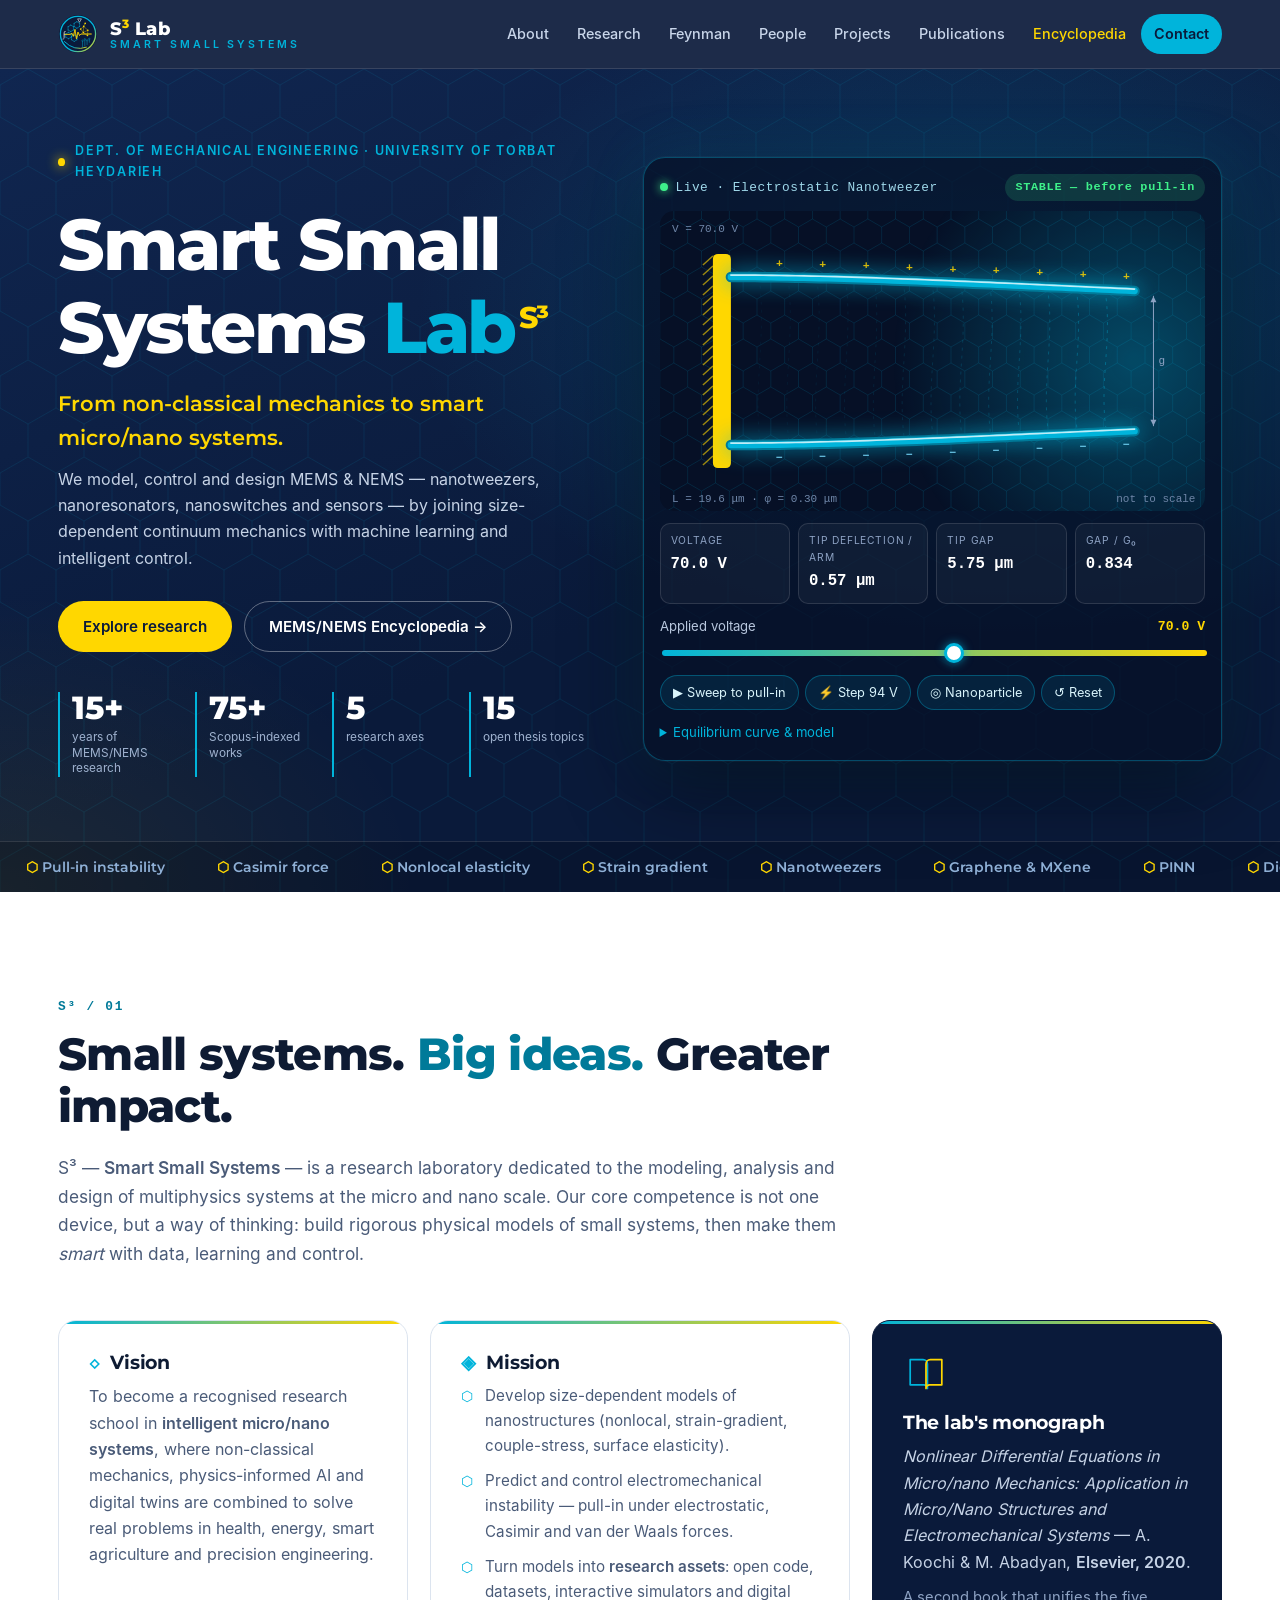
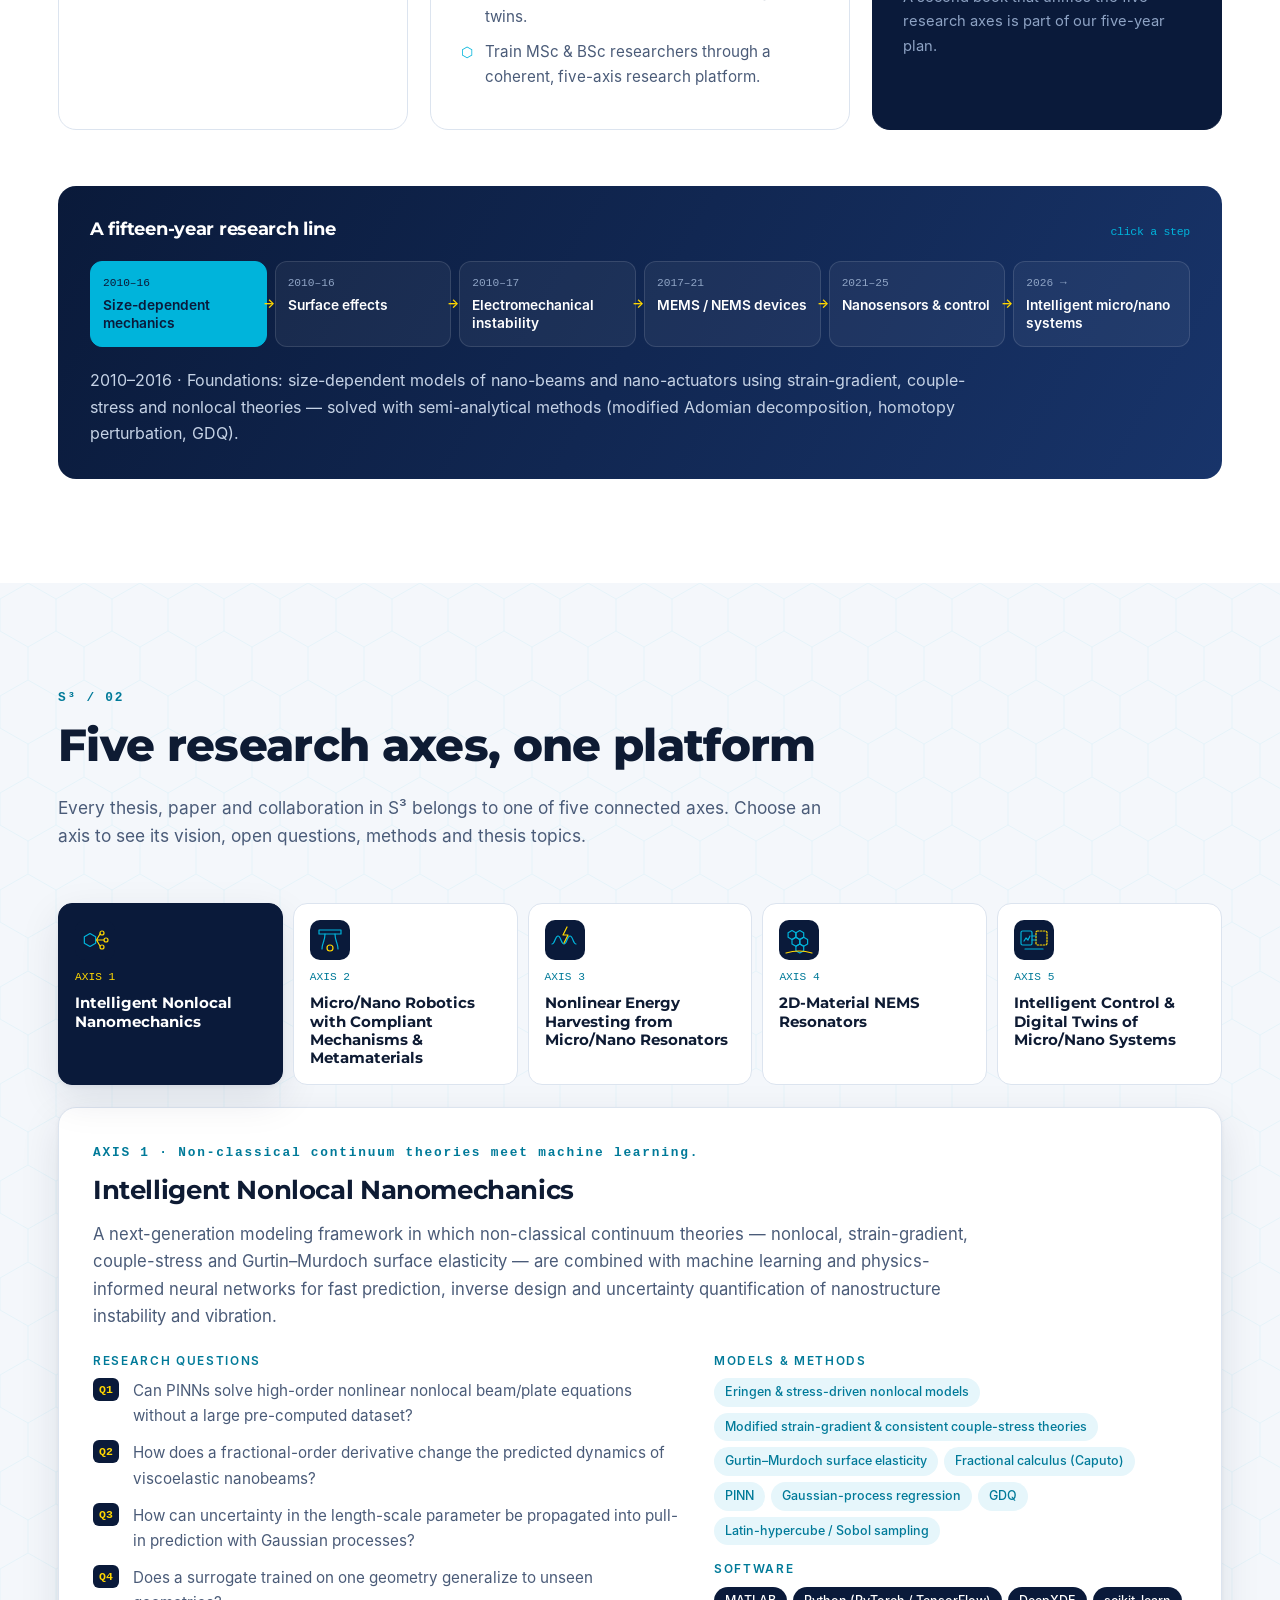
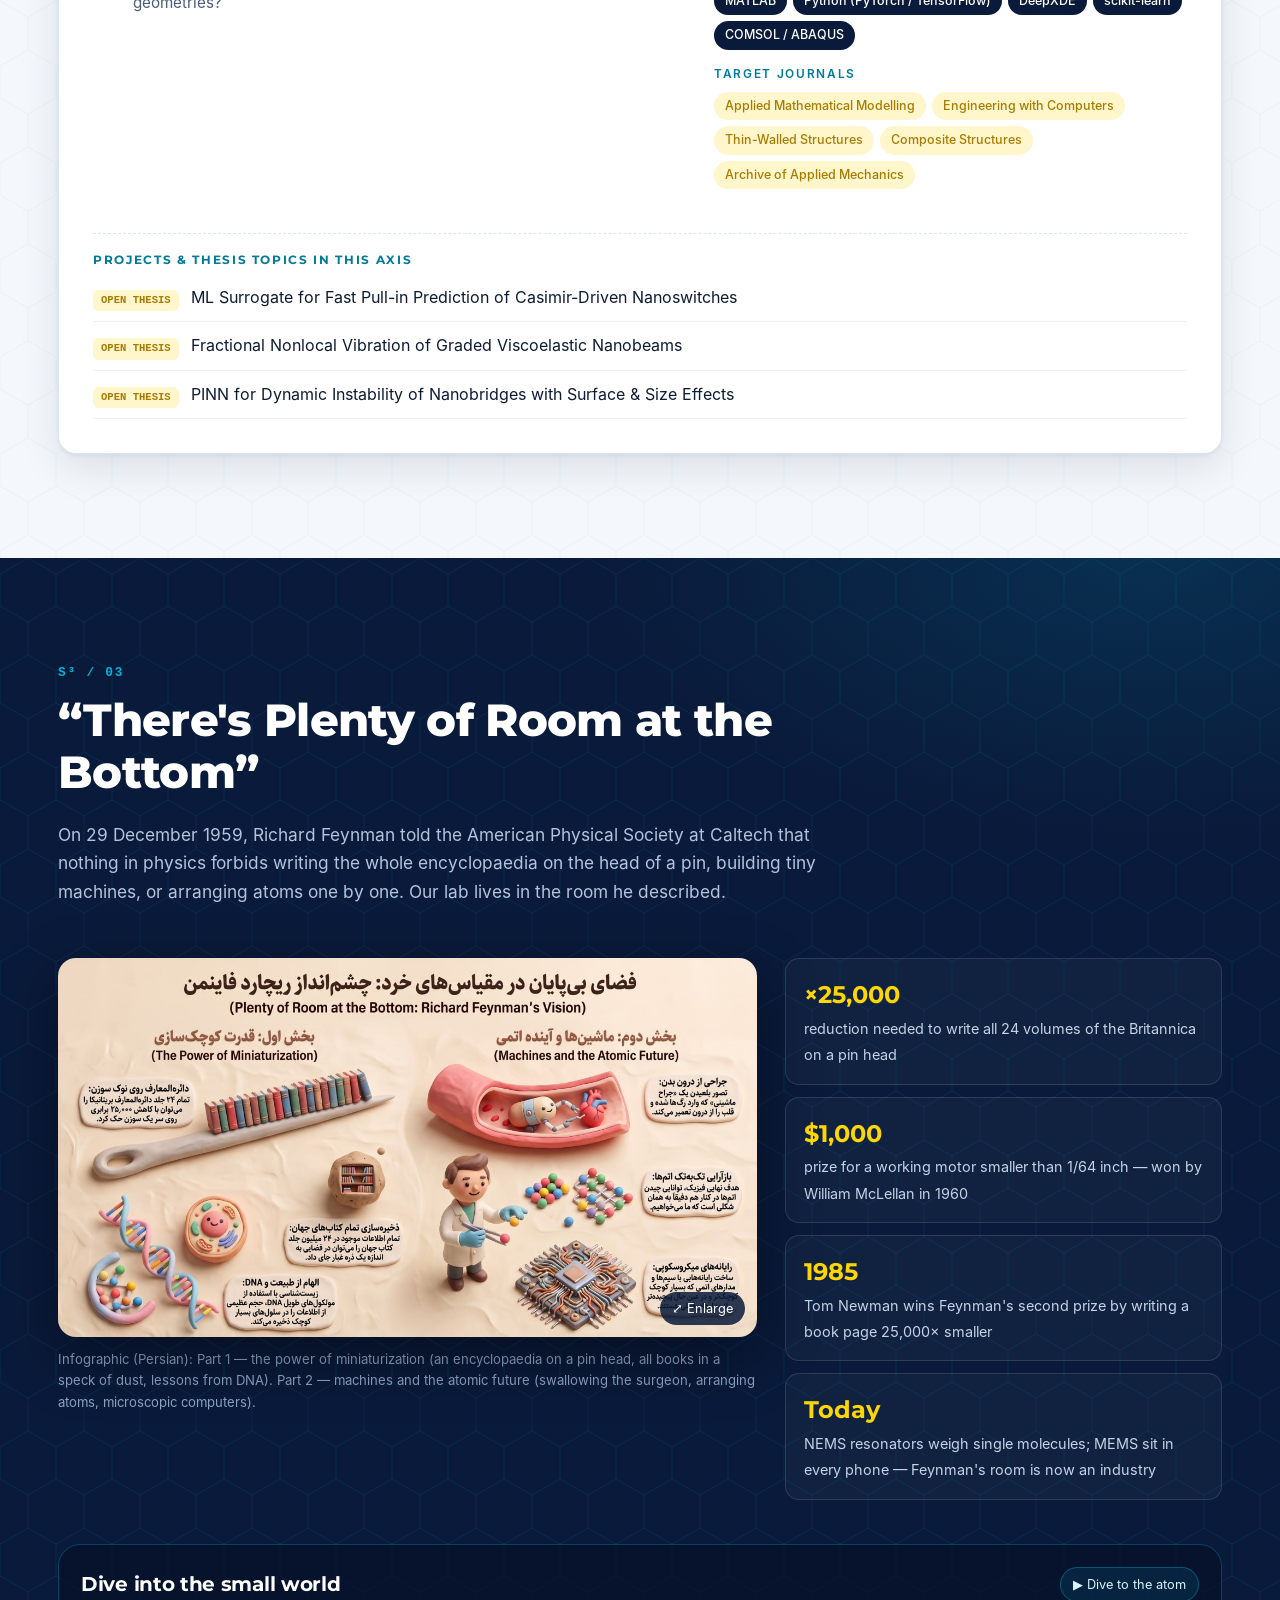
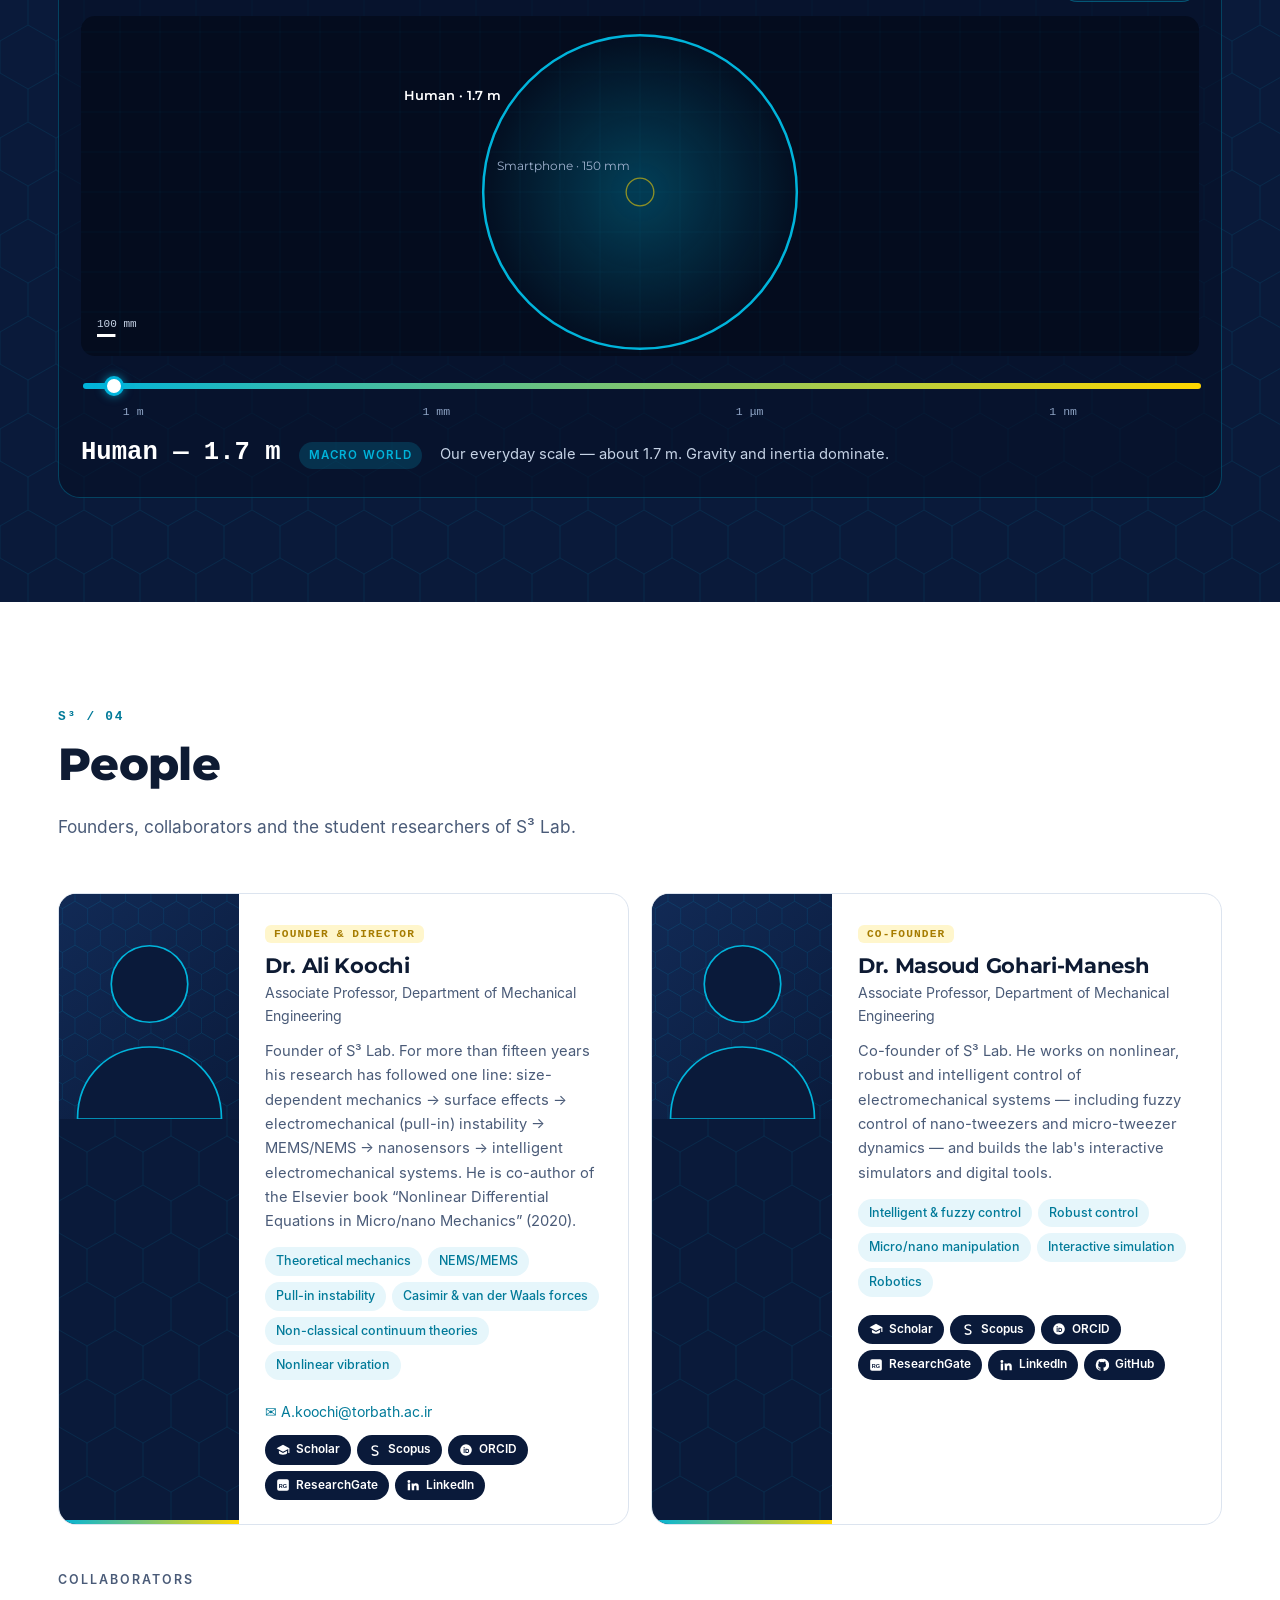
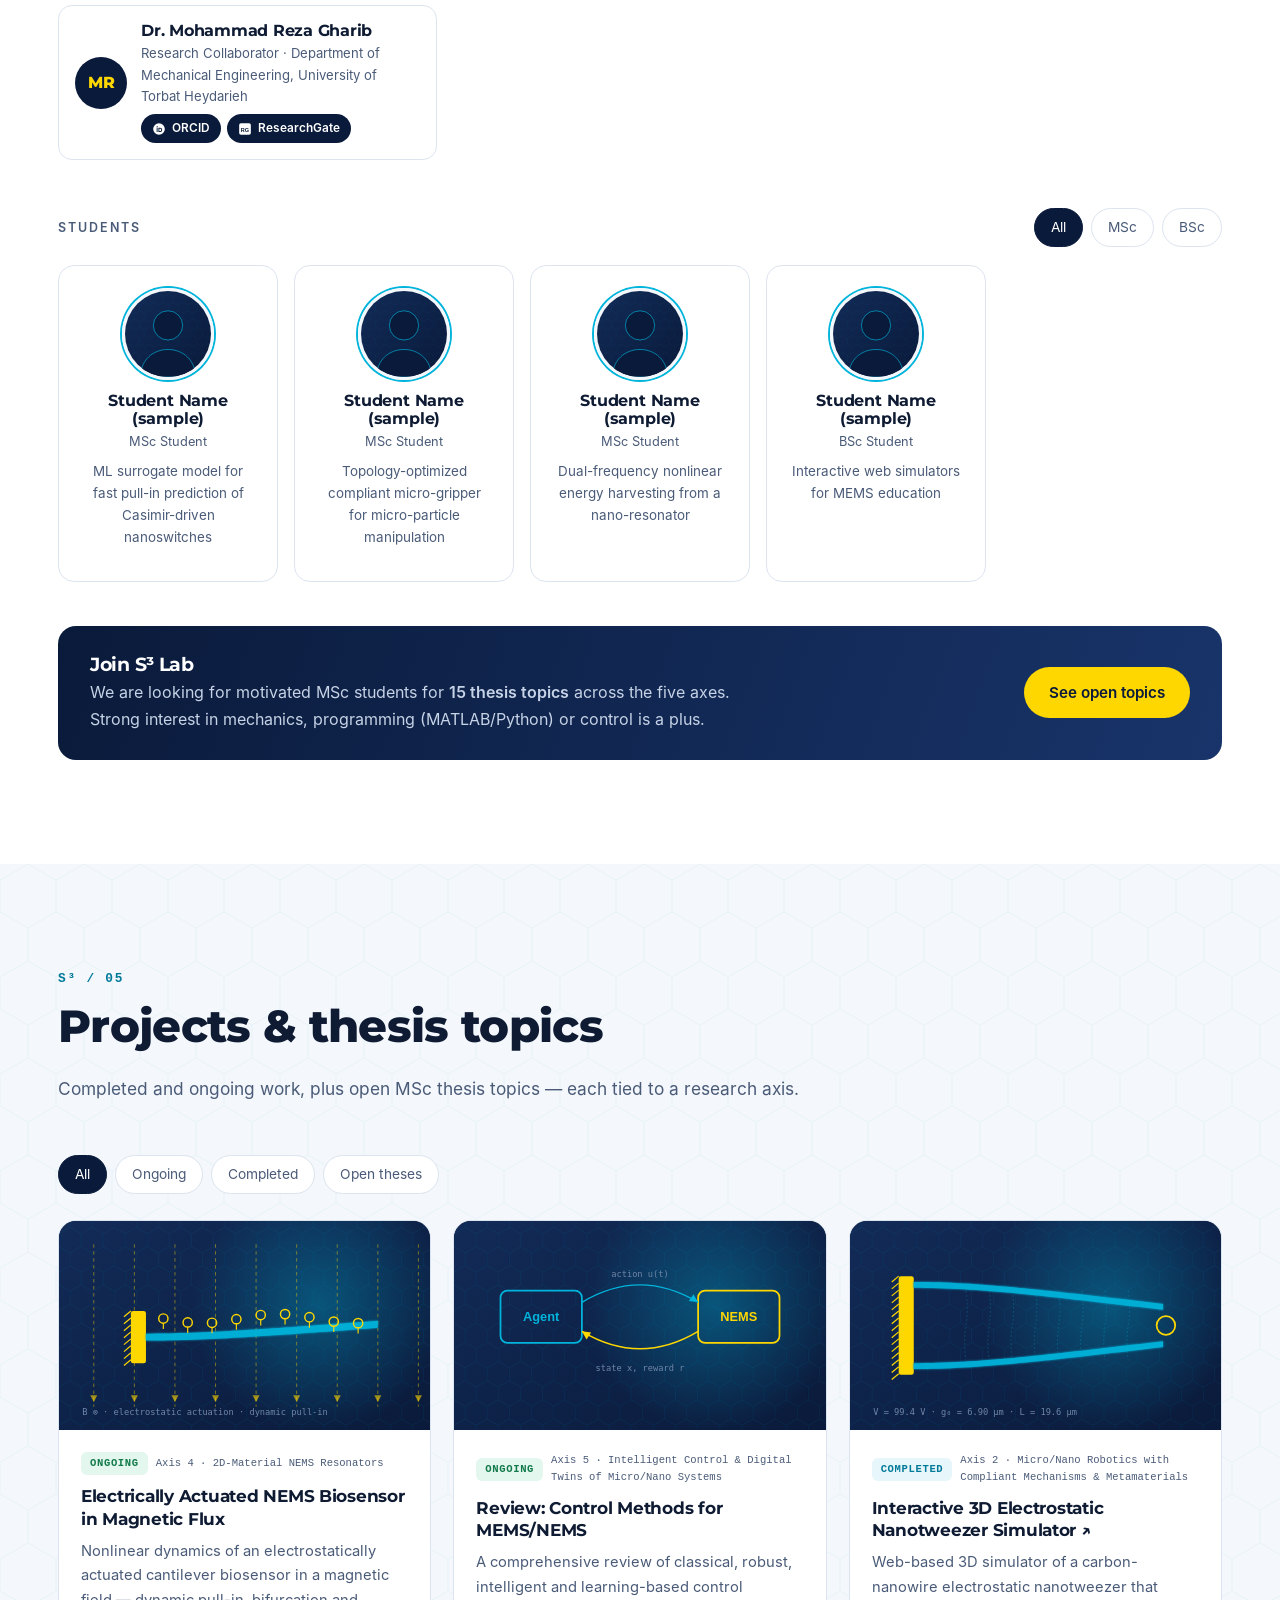
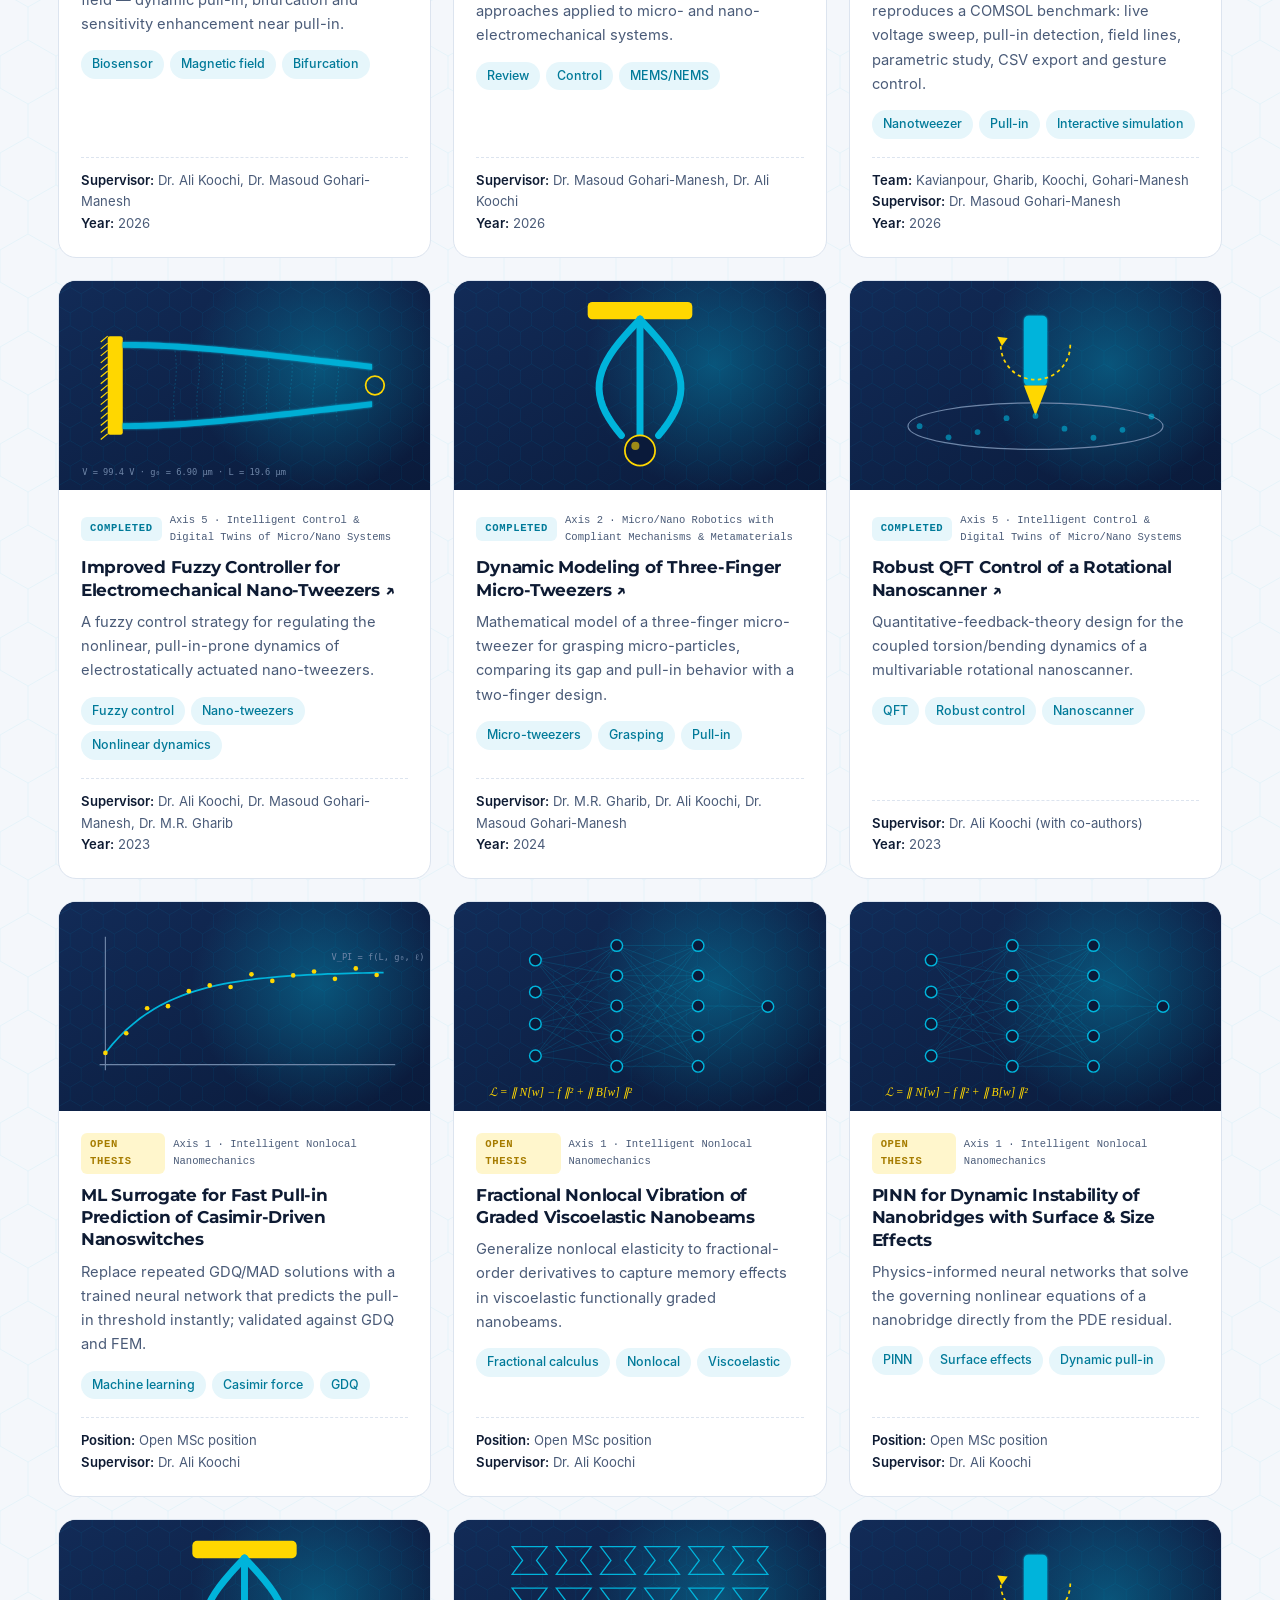
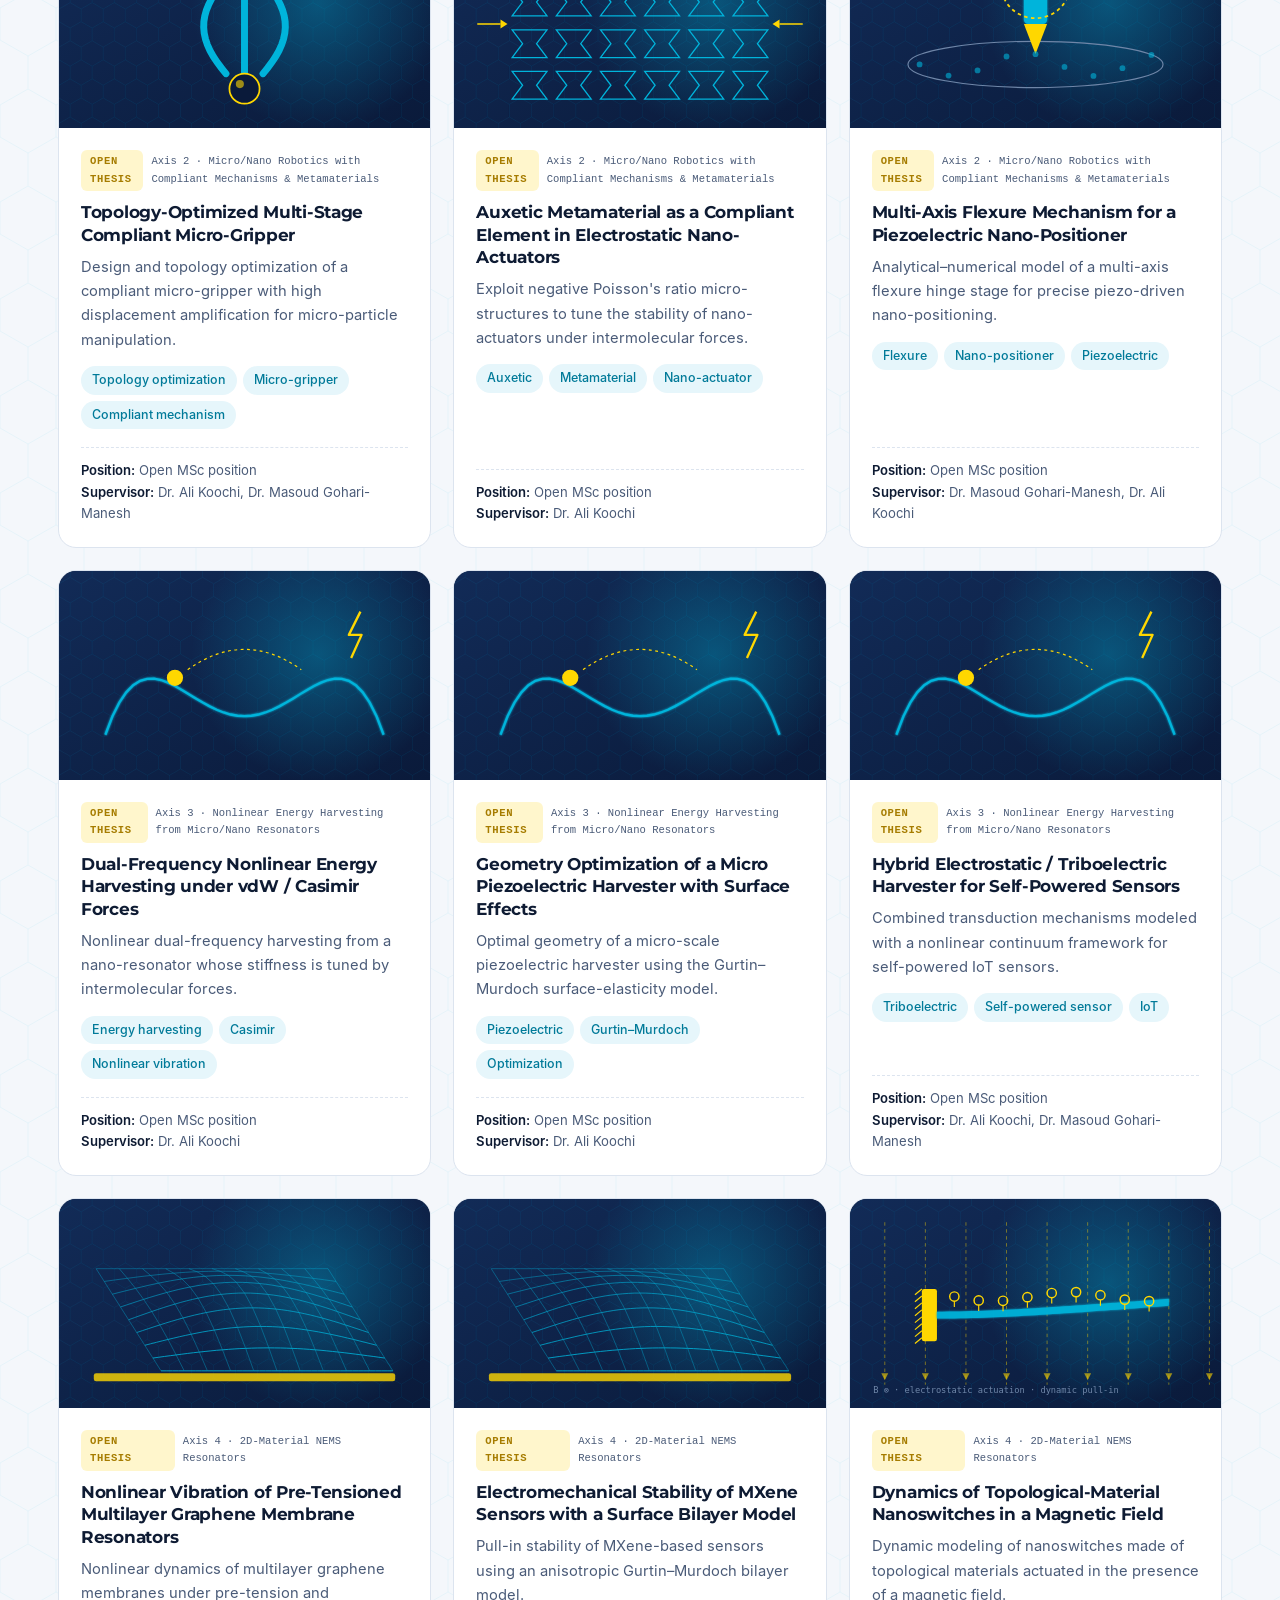
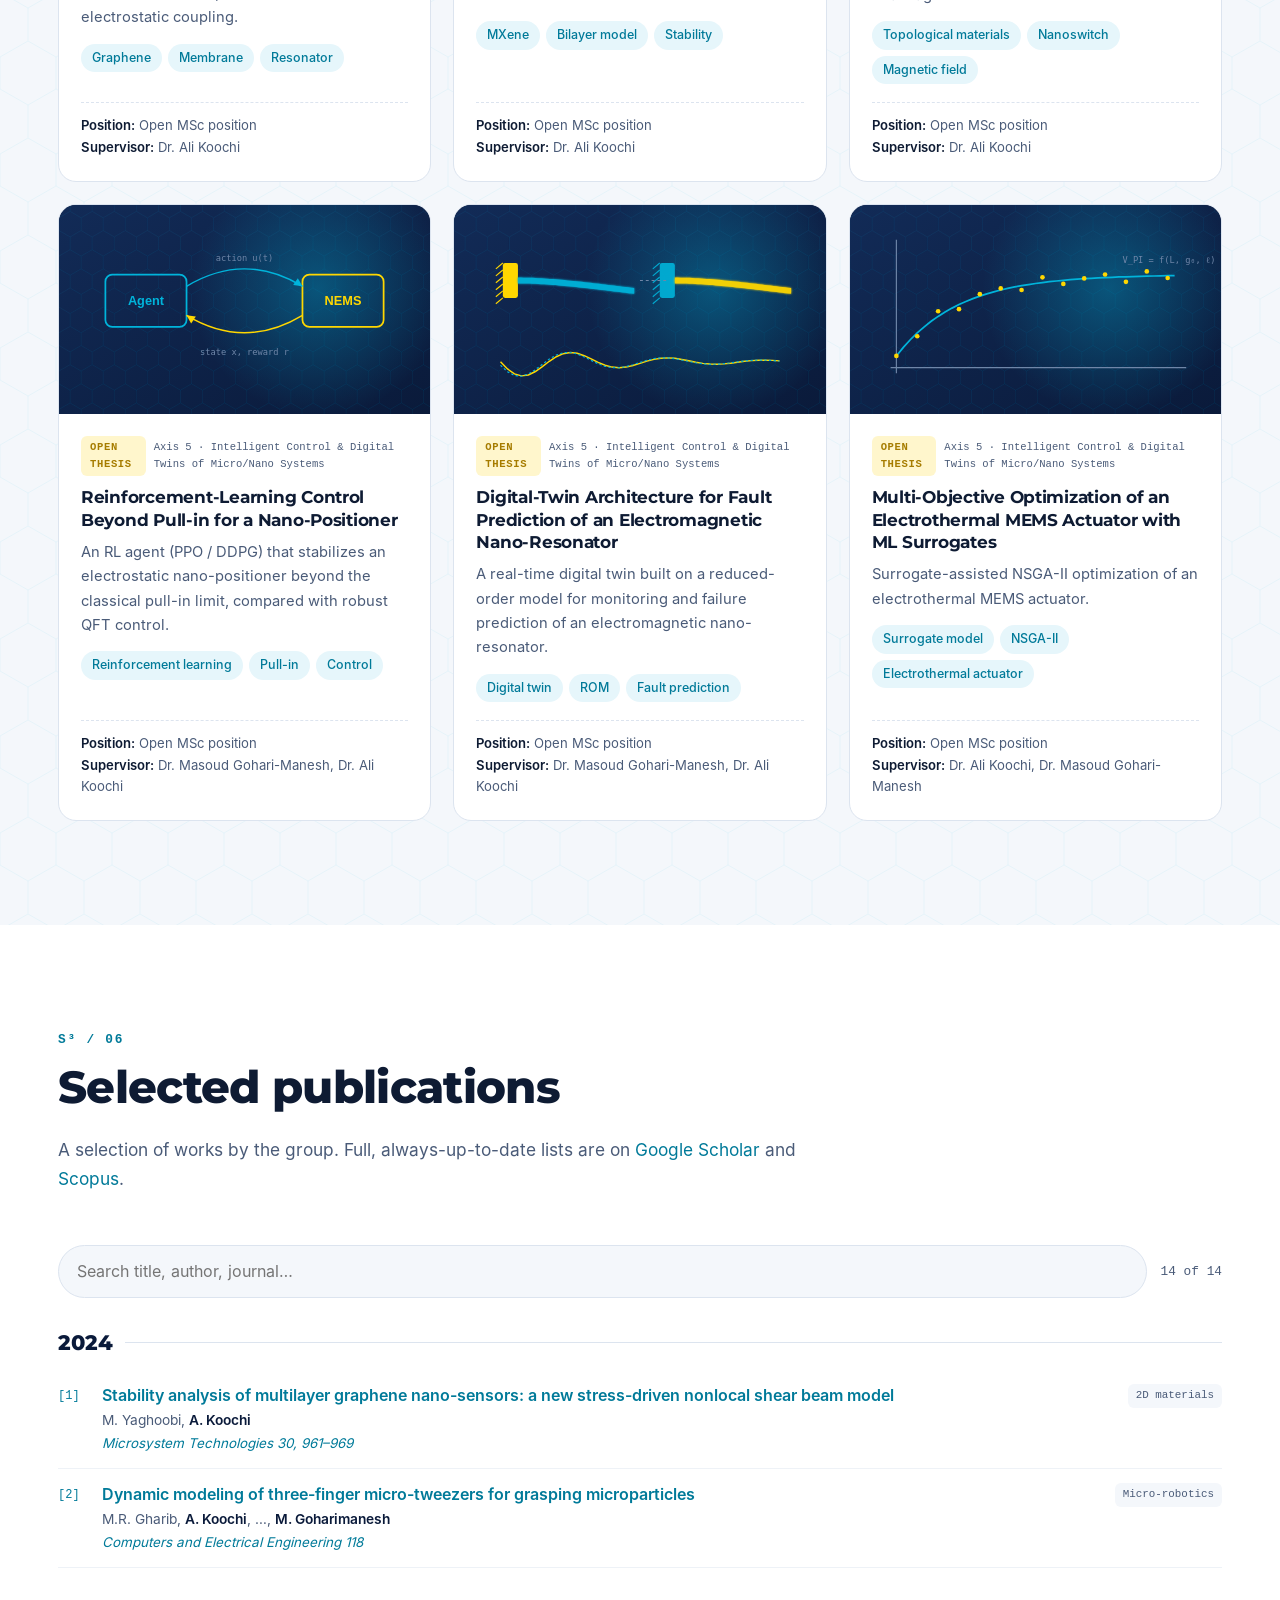
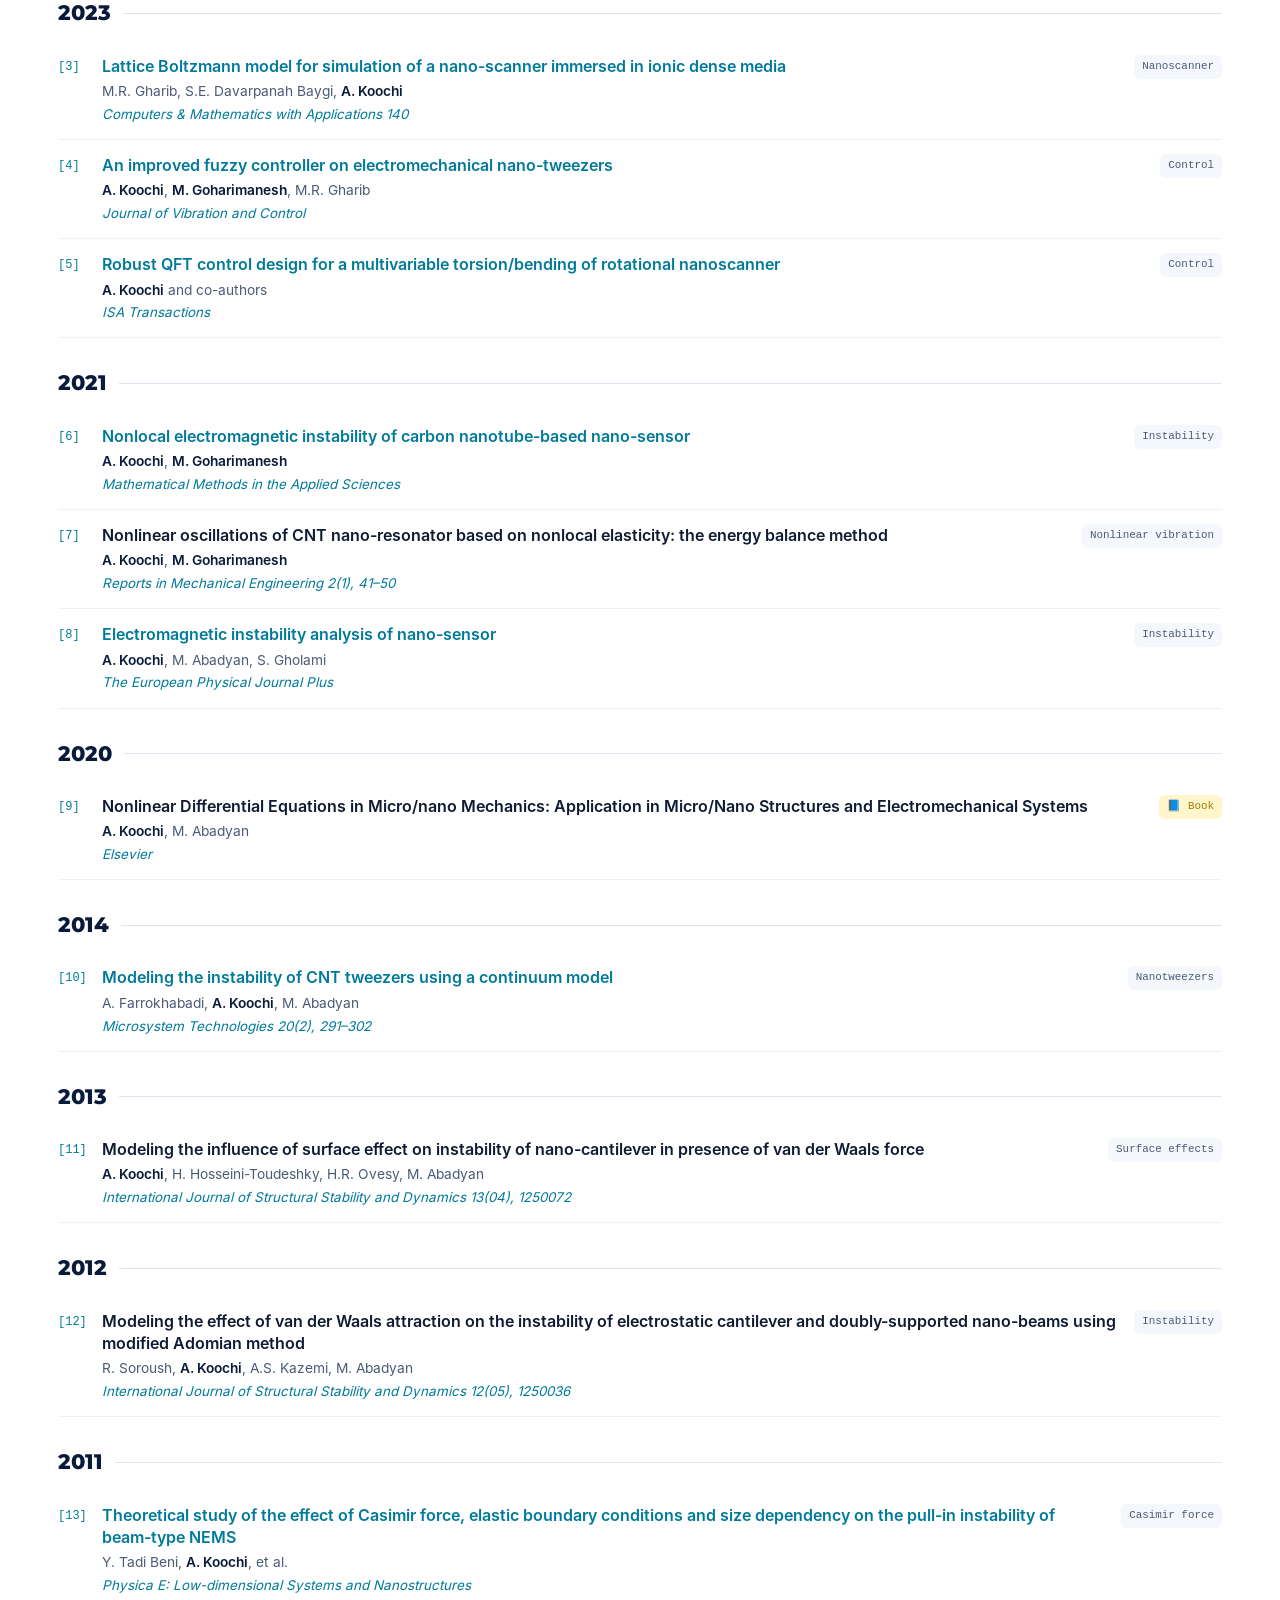
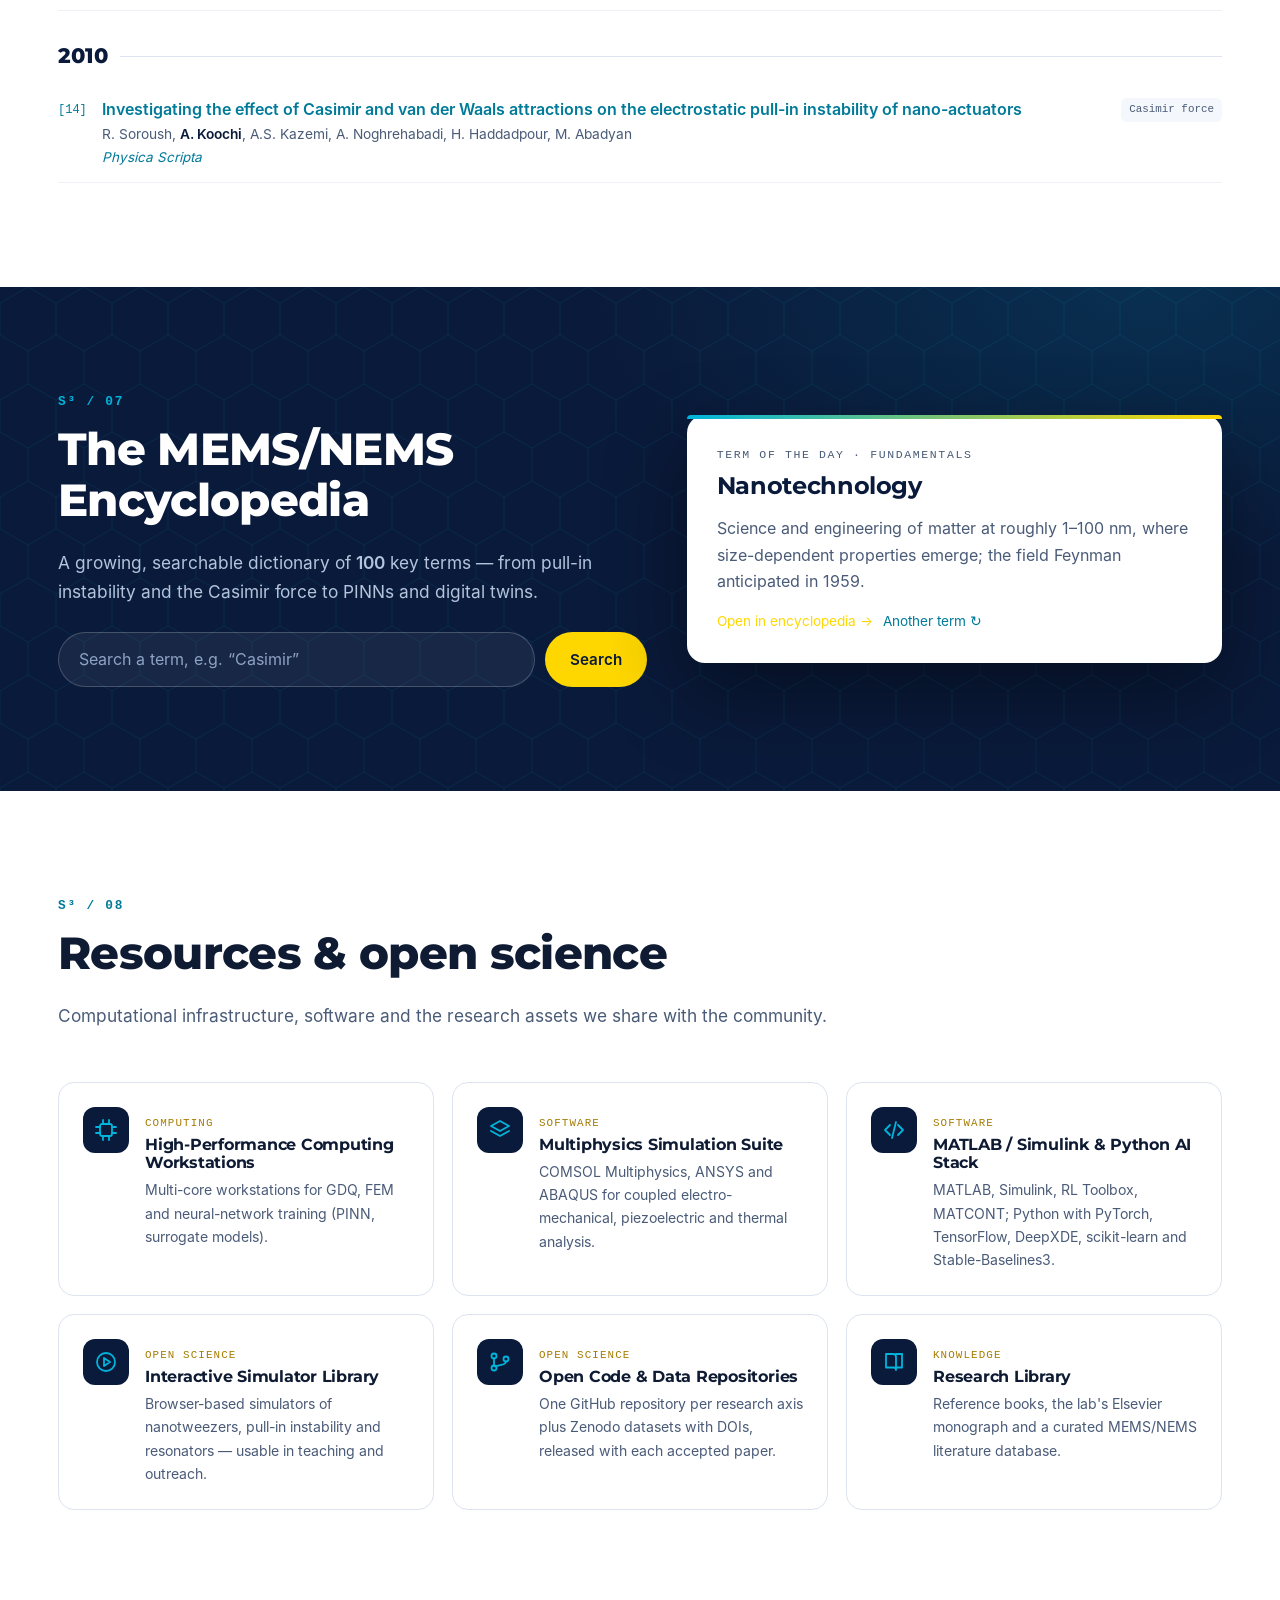
==== index.html @ 1026a4e9 "hub" ====
<!DOCTYPE html>
<!--
  ================================================================
  S³ LAB — Smart Small Systems Laboratory
  Department of Mechanical Engineering, University of Torbat Heydarieh
  ----------------------------------------------------------------
  HOW THIS WEBSITE IS ORGANISED (for non-programmers)
  • index.html ........ page structure (this file)
  • encyclopedia.html . the MEMS/NEMS encyclopedia page
  • css/style.css ..... colours, fonts, layout  (colours at the very top)
  • js/ ............... small programs:
        csv.js          reads the CSV files
        tweezer.js      the interactive nanotweezer on the home screen
        scale.js        the Feynman "Powers of Ten" explorer
        main.js         builds People, Research, Projects, Publications…
        encyclopedia.js builds the encyclopedia
  • data/*.csv ........ ALL the content you will normally edit
  ================================================================
-->
<html lang="en">
<head>
  <meta charset="UTF-8">
  <meta name="viewport" content="width=device-width, initial-scale=1.0">
  <title>S³ Lab | Smart Small Systems Laboratory</title>
  <meta name="description" content="S³ Lab — Smart Small Systems Laboratory, University of Torbat Heydarieh. From non-classical mechanics to smart micro/nano systems: MEMS, NEMS, nanotweezers, nanoresonators, energy harvesting and digital twins.">
  <meta name="keywords" content="MEMS, NEMS, pull-in instability, nanotweezers, nonlocal elasticity, Casimir force, energy harvesting, digital twin, University of Torbat Heydarieh, Smart Small Systems">
  <meta name="theme-color" content="#0A1A3A">
  <meta property="og:title" content="S³ Lab — Smart Small Systems Laboratory">
  <meta property="og:description" content="From Non-Classical Mechanics to Smart Micro/Nano Systems.">
  <meta property="og:image" content="assets/images/logo/og-image.svg">
  <link rel="icon" type="image/svg+xml" href="assets/images/logo/favicon.svg">

  <!-- Montserrat (brand font) from Google Fonts; if it cannot load, the self-hosted Inter font is used -->
  <link rel="preconnect" href="https://fonts.googleapis.com">
  <link rel="preconnect" href="https://fonts.gstatic.com" crossorigin>
  <link rel="stylesheet" href="https://fonts.googleapis.com/css2?family=Montserrat:wght@600;700;800&display=swap">
  <link rel="stylesheet" href="css/style.css">
</head>

<body>
<a class="skip" href="#main">Skip to content</a>

<!-- ======================= NAVIGATION ======================= -->
<header class="topbar" id="top">
  <nav class="nav wrap" aria-label="Main">
    <a class="brand" href="#home" aria-label="S³ Lab home">
      <img src="assets/images/logo/sss-logo.svg" alt="" width="40" height="40">
      <span class="brand-text"><b>S<sup>3</sup> Lab</b><small>Smart Small Systems</small></span>
    </a>
    <button class="burger" aria-label="Open menu" aria-expanded="false"><span></span><span></span><span></span></button>
    <ul class="menu">
      <li><a href="#about">About</a></li>
      <li><a href="#research">Research</a></li>
      <li><a href="#feynman">Feynman</a></li>
      <li><a href="#people">People</a></li>
      <li><a href="#projects">Projects</a></li>
      <li><a href="#publications">Publications</a></li>
      <li><a href="encyclopedia.html" class="menu-ency">Encyclopedia</a></li>
      <li><a href="#contact" class="menu-cta">Contact</a></li>
    </ul>
  </nav>
</header>

<main id="main">

<!-- ======================= 1. HERO + LIVE NANOTWEEZER ======================= -->
<section class="hero" id="home">
  <div class="wrap hero-grid">
    <div class="hero-copy">
      <p class="kicker"><span class="dot"></span> Dept. of Mechanical Engineering · University of Torbat Heydarieh</p>
      <h1>Smart Small<br>Systems <span class="cube">Lab<sup>S³</sup></span></h1>
      <p class="tagline">From non-classical mechanics to smart micro/nano systems.</p>
      <p class="lead">We model, control and design MEMS &amp; NEMS — nanotweezers, nanoresonators,
        nanoswitches and sensors — by joining size-dependent continuum mechanics with
        machine learning and intelligent control.</p>
      <div class="hero-cta">
        <a class="btn btn-gold" href="#research">Explore research</a>
        <a class="btn btn-line" href="encyclopedia.html">MEMS/NEMS Encyclopedia →</a>
      </div>
      <ul class="counters" aria-label="Lab at a glance">
        <li><b data-count="15" data-suffix="+">0</b><span>years of MEMS/NEMS research</span></li>
        <li><b data-count="75" data-suffix="+">0</b><span>Scopus-indexed works</span></li>
        <li><b data-count="5">0</b><span>research axes</span></li>
        <li><b data-count="15">0</b><span>open thesis topics</span></li>
      </ul>
    </div>

    <!-- The interactive nanotweezer (drawn by js/tweezer.js) -->
    <figure class="sim-card" id="sim" aria-label="Interactive electrostatic nanotweezer simulator">
      <div class="sim-head">
        <span class="sim-title"><i class="live"></i> Live · Electrostatic Nanotweezer</span>
        <span class="sim-status" id="simStatus">STABLE</span>
      </div>
      <canvas id="tweezerCanvas" height="300"></canvas>
      <div class="sim-readouts">
        <div><small>Voltage</small><b id="roV">0.0 V</b></div>
        <div><small>Tip deflection / arm</small><b id="roD">0.00 μm</b></div>
        <div><small>Tip gap</small><b id="roG">6.90 μm</b></div>
        <div><small>Gap / g₀</small><b id="roR">1.000</b></div>
      </div>
      <div class="sim-controls">
        <label class="slider">
          <span>Applied voltage <b id="vLabel">0 V</b></span>
          <input type="range" id="vSlider" min="0" max="130" step="0.1" value="0" aria-label="Applied voltage">
        </label>
        <div class="sim-buttons">
          <button class="chip-btn" id="btnSweep">▶ Sweep to pull-in</button>
          <button class="chip-btn" id="btnStep" title="Apply 94 V suddenly — inertia causes dynamic pull-in">⚡ Step 94 V</button>
          <button class="chip-btn" id="btnGrab">◎ Nanoparticle</button>
          <button class="chip-btn" id="btnReset">↺ Reset</button>
        </div>
        <label class="slider slider-small" id="dpWrap" hidden>
          <span>Particle diameter <b id="dpLabel">4.5 μm</b></span>
          <input type="range" id="dpSlider" min="1.5" max="6" step="0.1" value="4.5" aria-label="Particle diameter">
        </label>
      </div>
      <details class="sim-more">
        <summary>Equilibrium curve &amp; model</summary>
        <canvas id="curveCanvas" height="170"></canvas>
        <p class="model-note">Lumped-parameter model of two carbon-nanowire arms
          (L = 19.6 μm, φ = 0.30 μm, g₀ = 6.90 μm) calibrated to the COMSOL benchmark
          of our <a href="https://goharimanesh.github.io/NanoTweezer/" target="_blank" rel="noopener">3D NanoTweezer simulator</a>:
          pull-in at V<sub>PI</sub> ≈ 99.4 V and gap ≈ 3.72 μm. Dynamics:
          ü + 2ζωu̇ + ω²u = ω²λV²/(1−u)<sup>n</sup>. Drag up/down on the picture to change the voltage.</p>
      </details>
    </figure>
  </div>

  <!-- moving keyword ribbon -->
  <div class="ribbon" aria-hidden="true">
    <div class="ribbon-track">
      <span>Pull-in instability</span><span>Casimir force</span><span>Nonlocal elasticity</span><span>Strain gradient</span>
      <span>Nanotweezers</span><span>Graphene &amp; MXene</span><span>PINN</span><span>Digital twin</span>
      <span>Energy harvesting</span><span>Reinforcement learning</span><span>Couple stress</span><span>Gurtin–Murdoch</span>
      <span>Pull-in instability</span><span>Casimir force</span><span>Nonlocal elasticity</span><span>Strain gradient</span>
      <span>Nanotweezers</span><span>Graphene &amp; MXene</span><span>PINN</span><span>Digital twin</span>
      <span>Energy harvesting</span><span>Reinforcement learning</span><span>Couple stress</span><span>Gurtin–Murdoch</span>
    </div>
  </div>
</section>

<!-- ======================= 2. ABOUT ======================= -->
<section class="sec" id="about">
  <div class="wrap">
    <header class="sec-head">
      <p class="sec-no">S³ / 01</p>
      <h2>Small systems. <em>Big ideas.</em> Greater impact.</h2>
      <p class="sec-lead">S³ — <b>Smart Small Systems</b> — is a research laboratory dedicated to the
        modeling, analysis and design of multiphysics systems at the micro and nano scale. Our core
        competence is not one device, but a way of thinking: build rigorous physical models of small
        systems, then make them <em>smart</em> with data, learning and control.</p>
    </header>

    <div class="about-grid">
      <article class="panel">
        <h3><span class="ico">◇</span> Vision</h3>
        <p>To become a recognised research school in <b>intelligent micro/nano systems</b>, where
          non-classical mechanics, physics-informed AI and digital twins are combined to solve real
          problems in health, energy, smart agriculture and precision engineering.</p>
      </article>
      <article class="panel">
        <h3><span class="ico">◈</span> Mission</h3>
        <ul class="ticks">
          <li>Develop size-dependent models of nanostructures (nonlocal, strain-gradient, couple-stress, surface elasticity).</li>
          <li>Predict and control electromechanical instability — pull-in under electrostatic, Casimir and van der Waals forces.</li>
          <li>Turn models into <b>research assets</b>: open code, datasets, interactive simulators and digital twins.</li>
          <li>Train MSc &amp; BSc researchers through a coherent, five-axis research platform.</li>
        </ul>
      </article>
      <article class="panel panel-book">
        <img src="assets/images/icons/book.svg" alt="" width="46" height="46">
        <h3>The lab's monograph</h3>
        <p><i>Nonlinear Differential Equations in Micro/nano Mechanics: Application in Micro/Nano
          Structures and Electromechanical Systems</i> — A. Koochi &amp; M. Abadyan, <b>Elsevier, 2020</b>.</p>
        <p class="muted">A second book that unifies the five research axes is part of our five-year plan.</p>
      </article>
    </div>

    <!-- Research trajectory (click a step) -->
    <div class="journey" aria-label="Research trajectory">
      <h3 class="journey-title">A fifteen-year research line <small>click a step</small></h3>
      <ol class="journey-steps" id="journey">
        <li data-i="0" class="on"><span>2010–16</span>Size-dependent mechanics</li>
        <li data-i="1"><span>2010–16</span>Surface effects</li>
        <li data-i="2"><span>2010–17</span>Electromechanical instability</li>
        <li data-i="3"><span>2017–21</span>MEMS / NEMS devices</li>
        <li data-i="4"><span>2021–25</span>Nanosensors &amp; control</li>
        <li data-i="5"><span>2026 →</span>Intelligent micro/nano systems</li>
      </ol>
      <p class="journey-text" id="journeyText"></p>
    </div>
  </div>
</section>

<!-- ======================= 3. RESEARCH AXES (data/axes.csv) ======================= -->
<section class="sec sec-tint" id="research">
  <div class="wrap">
    <header class="sec-head">
      <p class="sec-no">S³ / 02</p>
      <h2>Five research axes, one platform</h2>
      <p class="sec-lead">Every thesis, paper and collaboration in S³ belongs to one of five connected axes.
        Choose an axis to see its vision, open questions, methods and thesis topics.</p>
    </header>
    <div class="axis-tabs" id="axisTabs" role="tablist"></div>
    <div class="axis-panel" id="axisPanel" role="tabpanel" aria-live="polite"></div>
  </div>
</section>

<!-- ======================= 4. FEYNMAN — PLENTY OF ROOM AT THE BOTTOM ======================= -->
<section class="sec sec-dark" id="feynman">
  <div class="wrap">
    <header class="sec-head">
      <p class="sec-no">S³ / 03</p>
      <h2>“There's Plenty of Room at the Bottom”</h2>
      <p class="sec-lead">On 29 December 1959, Richard Feynman told the American Physical Society at Caltech
        that nothing in physics forbids writing the whole encyclopaedia on the head of a pin, building
        tiny machines, or arranging atoms one by one. Our lab lives in the room he described.</p>
    </header>

    <div class="feyn-grid">
      <figure class="feyn-figure">
        <button class="zoomable" id="infoBtn" aria-label="Enlarge infographic">
          <img src="assets/images/feynman/plenty-of-room-infographic.jpg" alt="Infographic (in Persian): Plenty of Room at the Bottom — the power of miniaturization and machines of the atomic future" loading="lazy" width="1280" height="693">
          <span class="zoom-hint">⤢ Enlarge</span>
        </button>
        <figcaption>Infographic (Persian): Part 1 — the power of miniaturization (an encyclopaedia on a pin head, all books in a speck of dust, lessons from DNA).
          Part 2 — machines and the atomic future (swallowing the surgeon, arranging atoms, microscopic computers).</figcaption>
      </figure>

      <div class="feyn-facts">
        <div class="fact"><b>×25,000</b><span>reduction needed to write all 24 volumes of the Britannica on a pin head</span></div>
        <div class="fact"><b>$1,000</b><span>prize for a working motor smaller than 1/64 inch — won by William McLellan in 1960</span></div>
        <div class="fact"><b>1985</b><span>Tom Newman wins Feynman's second prize by writing a book page 25,000× smaller</span></div>
        <div class="fact"><b>Today</b><span>NEMS resonators weigh single molecules; MEMS sit in every phone — Feynman's room is now an industry</span></div>
      </div>
    </div>

    <!-- Powers-of-ten explorer (js/scale.js) -->
    <div class="scale-box">
      <div class="scale-head">
        <h3>Dive into the small world</h3>
        <button class="chip-btn" id="scalePlay">▶ Dive to the atom</button>
      </div>
      <canvas id="scaleCanvas" height="340" aria-label="Powers of ten zoom from human scale to atoms"></canvas>
      <div class="scale-ui">
        <input type="range" id="scaleSlider" min="-0.4" max="10.3" step="0.01" value="-0.2" aria-label="Length scale (drag right to zoom in)">
        <div class="scale-legend"><span style="left:3.74%">1 m</span><span style="left:31.78%">1 mm</span><span style="left:59.81%">1 μm</span><span style="left:87.85%">1 nm</span></div>
        <div class="scale-read">
          <b id="scaleSize">1 m</b>
          <span id="scaleZone" class="zone">Human scale</span>
          <p id="scaleText"></p>
        </div>
      </div>
    </div>
  </div>
</section>

<!-- ======================= 5. PEOPLE (data/team.csv) ======================= -->
<section class="sec" id="people">
  <div class="wrap">
    <header class="sec-head">
      <p class="sec-no">S³ / 04</p>
      <h2>People</h2>
      <p class="sec-lead">Founders, collaborators and the student researchers of S³ Lab.</p>
    </header>
    <div class="faculty" id="facultyList"></div>
    <h3 class="sub">Collaborators</h3>
    <div class="collab" id="collabList"></div>
    <div class="sub-row">
      <h3 class="sub">Students</h3>
      <div class="filters" id="studentFilters">
        <button class="pill on" data-f="all">All</button>
        <button class="pill" data-f="phd">PhD</button>
        <button class="pill" data-f="msc">MSc</button>
        <button class="pill" data-f="bsc">BSc</button>
        <button class="pill" data-f="alumni">Alumni</button>
      </div>
    </div>
    <div class="students" id="studentList"></div>
    <div class="join">
      <div>
        <h3>Join S³ Lab</h3>
        <p>We are looking for motivated MSc students for <b>15 thesis topics</b> across the five axes.
          Strong interest in mechanics, programming (MATLAB/Python) or control is a plus.</p>
      </div>
      <a class="btn btn-gold" href="#projects" data-open-filter="open">See open topics</a>
    </div>
  </div>
</section>

<!-- ======================= 6. PROJECTS (data/projects.csv) ======================= -->
<section class="sec sec-tint" id="projects">
  <div class="wrap">
    <header class="sec-head">
      <p class="sec-no">S³ / 05</p>
      <h2>Projects &amp; thesis topics</h2>
      <p class="sec-lead">Completed and ongoing work, plus open MSc thesis topics — each tied to a research axis.</p>
    </header>
    <div class="filters" id="projectFilters">
      <button class="pill on" data-f="all">All</button>
      <button class="pill" data-f="ongoing">Ongoing</button>
      <button class="pill" data-f="completed">Completed</button>
      <button class="pill" data-f="open">Open theses</button>
    </div>
    <div class="projects" id="projectList"></div>
  </div>
</section>

<!-- ======================= 7. PUBLICATIONS (data/publications.csv) ======================= -->
<section class="sec" id="publications">
  <div class="wrap">
    <header class="sec-head">
      <p class="sec-no">S³ / 06</p>
      <h2>Selected publications</h2>
      <p class="sec-lead">A selection of works by the group. Full, always-up-to-date lists are on
        <a href="https://scholar.google.com/citations?user=PQLP73IAAAAJ&hl=en" target="_blank" rel="noopener">Google Scholar</a> and
        <a href="https://www.scopus.com/authid/detail.uri?authorId=36613214200" target="_blank" rel="noopener">Scopus</a>.</p>
    </header>
    <div class="pub-tools">
      <input type="search" id="pubSearch" placeholder="Search title, author, journal…" aria-label="Search publications">
      <span class="pub-count" id="pubCount"></span>
    </div>
    <div class="pubs" id="pubList"></div>
  </div>
</section>

<!-- ======================= 8. ENCYCLOPEDIA TEASER ======================= -->
<section class="sec sec-dark sec-ency" id="encyclopedia">
  <div class="wrap ency-teaser">
    <div>
      <p class="sec-no">S³ / 07</p>
      <h2>The MEMS/NEMS Encyclopedia</h2>
      <p class="sec-lead">A growing, searchable dictionary of <b id="termCount">100</b> key terms — from
        pull-in instability and the Casimir force to PINNs and digital twins.</p>
      <form class="ency-search" action="encyclopedia.html" method="get">
        <input type="search" name="q" placeholder="Search a term, e.g. “Casimir”" aria-label="Search the encyclopedia">
        <button class="btn btn-gold" type="submit">Search</button>
      </form>
    </div>
    <article class="term-card" id="termOfDay" aria-live="polite">
      <p class="term-label">Term of the day</p>
      <h3>…</h3>
    </article>
  </div>
</section>

<!-- ======================= 9. RESOURCES (data/facilities.csv) ======================= -->
<section class="sec" id="resources">
  <div class="wrap">
    <header class="sec-head">
      <p class="sec-no">S³ / 08</p>
      <h2>Resources &amp; open science</h2>
      <p class="sec-lead">Computational infrastructure, software and the research assets we share with the community.</p>
    </header>
    <div class="resources" id="resourceList"></div>
  </div>
</section>

<!-- ======================= 10. NEWS (data/events.csv) ======================= -->
<section class="sec sec-tint" id="news">
  <div class="wrap">
    <header class="sec-head">
      <p class="sec-no">S³ / 09</p>
      <h2>News &amp; events</h2>
    </header>
    <div class="news-cols">
      <div><h3 class="sub">Upcoming</h3><div class="timeline" id="newsUpcoming"></div></div>
      <div><h3 class="sub">Recent</h3><div class="timeline timeline-past" id="newsPast"></div></div>
    </div>
  </div>
</section>

<!-- ======================= 11. CONTACT ======================= -->
<section class="sec sec-dark" id="contact">
  <div class="wrap contact">
    <div>
      <p class="sec-no">S³ / 10</p>
      <h2>Contact</h2>
      <p class="sec-lead">Prospective students, collaborators and industry partners are welcome.</p>
      <p class="sister">Sister lab: <a href="https://goharimanesh.github.io/ARCSLAB/" target="_blank" rel="noopener">ARCSLAB — Advanced Robotics &amp; Control Systems Lab</a></p>
    </div>
    <address class="contact-card">
      <div><small>E-mail</small>
        <!-- TODO: replace with the official lab e-mail if one is created -->
        <a href="mailto:A.koochi@torbath.ac.ir">A.koochi@torbath.ac.ir</a></div>
      <div><small>Address</small>
        S³ Lab, Department of Mechanical Engineering<br>
        University of Torbat Heydarieh<br>
        7th km of Torbat Heydarieh – Mashhad Road<br>
        Torbat Heydarieh, Razavi Khorasan, Iran · 9516168595</div>
      <div><small>University</small><a href="https://www.torbath.ac.ir" target="_blank" rel="noopener">www.torbath.ac.ir</a></div>
    </address>
  </div>
</section>
</main>

<footer class="foot">
  <div class="wrap foot-in">
    <span>© <span id="year"></span> S³ Lab — Smart Small Systems Laboratory · University of Torbat Heydarieh</span>
    <span class="foot-motto">Small Systems · Big Ideas · Greater Impact</span>
    <a href="#top">Back to top ↑</a>
  </div>
</footer>

<!-- Lightbox for the Feynman infographic -->
<dialog class="lightbox" id="lightbox">
  <button class="lb-close" aria-label="Close">✕</button>
  <img src="assets/images/feynman/plenty-of-room-infographic.jpg" alt="Plenty of Room at the Bottom infographic, full size">
</dialog>

<script src="js/csv.js"></script>
<script src="js/tweezer.js"></script>
<script src="js/scale.js"></script>
<script src="js/main.js"></script>
</body>
</html>
---- css/style.css ----
/* =================================================================
   S³ LAB — stylesheet
   -----------------------------------------------------------------
   To change the colours of the whole site, edit ONLY the variables
   in ":root" below. Brand palette (from the S³ logo):
     Navy  #0A1A3A  ·  Cyan  #00B4DB  ·  Gold  #FFD700  ·  White
   ================================================================= */

/* Self-hosted Inter (works even if Google Fonts is unreachable) */
@font-face { font-family: "InterS3"; src: url("../assets/fonts/inter-400.woff") format("woff"); font-weight: 400; font-display: swap; }
@font-face { font-family: "InterS3"; src: url("../assets/fonts/inter-500.woff") format("woff"); font-weight: 500; font-display: swap; }
@font-face { font-family: "InterS3"; src: url("../assets/fonts/inter-600.woff") format("woff"); font-weight: 600; font-display: swap; }
@font-face { font-family: "InterS3Display"; src: url("../assets/fonts/inter-display-700.woff") format("woff"); font-weight: 700; font-display: swap; }
@font-face { font-family: "InterS3Display"; src: url("../assets/fonts/inter-display-800.woff") format("woff"); font-weight: 800; font-display: swap; }

:root {
  --navy:      #0A1A3A;
  --navy-2:    #102650;
  --navy-3:    #18346a;
  --cyan:      #00B4DB;
  --cyan-ink:  #007A99;   /* cyan dark enough for text on white */
  --gold:      #FFD700;
  --gold-ink:  #A67C00;   /* gold dark enough for text on white */
  --paper:     #F4F7FB;
  --white:     #FFFFFF;
  --ink:       #0E1B33;
  --ink-2:     #4A5B78;
  --line:      #DCE4EF;
  --line-dark: rgba(255,255,255,.12);
  --red:       #FF5C7A;

  --font:   "InterS3", -apple-system, "Segoe UI", Roboto, Arial, sans-serif;
  --head:   "Montserrat", "InterS3Display", "Segoe UI", Arial, sans-serif;
  --mono:   ui-monospace, "SF Mono", Menlo, Consolas, monospace;

  --r: 18px;
  --r-s: 10px;
  --max: 1220px;
  --shadow: 0 2px 4px rgba(10,26,58,.05), 0 14px 40px rgba(10,26,58,.10);
  --hex: url("data:image/svg+xml,%3Csvg xmlns='http://www.w3.org/2000/svg' width='56' height='97' viewBox='0 0 56 97'%3E%3Cpath d='M28 0l28 16v32L28 64 0 48V16zM28 64v33' fill='none' stroke='%2300B4DB' stroke-opacity='.10' stroke-width='1'/%3E%3C/svg%3E");
}

/* ---------- base ---------- */
*, *::before, *::after { box-sizing: border-box; }
html { scroll-behavior: smooth; scroll-padding-top: 76px; }
body { margin: 0; font: 16px/1.65 var(--font); color: var(--ink); background: var(--white); -webkit-font-smoothing: antialiased; overflow-x: hidden; }
img { max-width: 100%; display: block; }
[hidden] { display: none !important; }
a { color: var(--cyan-ink); text-decoration: none; }
a:hover { text-decoration: underline; }
h1, h2, h3, h4 { font-family: var(--head); line-height: 1.15; margin: 0 0 .5em; letter-spacing: -.015em; }
button { font: inherit; }
.wrap { width: 100%; max-width: var(--max); margin: 0 auto; padding: 0 28px; }
.muted { color: var(--ink-2); font-size: .92rem; }
.skip { position: absolute; left: -999px; top: 8px; background: var(--gold); color: var(--navy); padding: 8px 14px; border-radius: 8px; z-index: 100; }
.skip:focus { left: 8px; }
:focus-visible { outline: 2px solid var(--gold); outline-offset: 2px; }

/* ================= NAV ================= */
.topbar { position: sticky; top: 0; z-index: 60; background: rgba(10,26,58,.92); backdrop-filter: blur(12px); -webkit-backdrop-filter: blur(12px); border-bottom: 1px solid var(--line-dark); }
.nav { display: flex; align-items: center; justify-content: space-between; height: 68px; }
.brand { display: flex; align-items: center; gap: 12px; color: #fff; }
.brand:hover { text-decoration: none; }
.brand-text { display: flex; flex-direction: column; line-height: 1.05; }
.brand-text b { font-family: var(--head); font-size: 1.15rem; font-weight: 800; letter-spacing: .02em; }
.brand-text sup { color: var(--gold); font-size: .65em; }
.brand-text small { color: var(--cyan); font-size: .66rem; letter-spacing: .28em; text-transform: uppercase; font-weight: 600; }
.menu { list-style: none; display: flex; gap: 2px; margin: 0; padding: 0; }
.menu a { display: block; color: #c9d6ea; padding: 8px 13px; border-radius: 999px; font-size: .9rem; font-weight: 500; }
.menu a:hover, .menu a.active { color: #fff; background: rgba(0,180,219,.16); text-decoration: none; }
.menu .menu-ency { color: var(--gold); }
.menu .menu-cta { background: var(--cyan); color: var(--navy); font-weight: 600; }
.menu .menu-cta:hover { background: var(--gold); color: var(--navy); }
.burger { display: none; background: none; border: 0; padding: 8px; cursor: pointer; }
.burger span { display: block; width: 24px; height: 2px; margin: 5px 0; background: #fff; }

/* ================= HERO ================= */
.hero {
  position: relative; color: #fff; overflow: hidden;
  background:
    radial-gradient(900px 520px at 78% 30%, rgba(0,180,219,.20), transparent 65%),
    radial-gradient(700px 500px at 0% 100%, rgba(255,215,0,.08), transparent 60%),
    var(--hex), linear-gradient(160deg, var(--navy-2), var(--navy) 60%);
  padding: 72px 0 0;
}
.hero-grid { display: grid; grid-template-columns: 1fr 1.08fr; gap: 48px; align-items: center; padding-bottom: 64px; }
.kicker { font-size: .78rem; letter-spacing: .14em; text-transform: uppercase; color: var(--cyan); font-weight: 600; margin: 0 0 22px; display: flex; align-items: center; gap: 10px; }
.kicker .dot { width: 8px; height: 8px; border-radius: 50%; background: var(--gold); box-shadow: 0 0 12px var(--gold); }
.hero h1 { font-size: clamp(2.6rem, 5.6vw, 4.6rem); font-weight: 800; letter-spacing: -.03em; margin: 0; }
.hero h1 .cube { color: var(--cyan); }
.hero h1 sup { color: var(--gold); font-size: .42em; margin-left: 4px; vertical-align: super; }
.tagline { font-family: var(--head); font-weight: 600; color: var(--gold); font-size: clamp(1.05rem, 1.8vw, 1.3rem); margin: 18px 0 10px; }
.lead { color: #c6d3e6; max-width: 52ch; margin: 0; }
.hero-cta { display: flex; flex-wrap: wrap; gap: 12px; margin-top: 30px; }
.counters { list-style: none; display: grid; grid-template-columns: repeat(4, 1fr); gap: 12px; padding: 0; margin: 40px 0 0; }
.counters li { border-left: 2px solid var(--cyan); padding-left: 12px; }
.counters b { display: block; font-family: var(--head); font-size: 2rem; font-weight: 800; line-height: 1; color: #fff; }
.counters span { font-size: .74rem; color: #9fb2cf; line-height: 1.3; display: block; margin-top: 6px; }

.btn { display: inline-block; padding: 12px 24px; border-radius: 999px; font-weight: 600; font-size: .95rem; border: 1px solid transparent; cursor: pointer; transition: transform .2s, background .2s, color .2s; }
.btn:hover { text-decoration: none; transform: translateY(-1px); }
.btn-gold { background: var(--gold); color: var(--navy); }
.btn-gold:hover { background: #fff; }
.btn-line { border-color: rgba(255,255,255,.35); color: #fff; }
.btn-line:hover { border-color: var(--cyan); color: var(--cyan); }

/* ---- simulator card ---- */
.sim-card { margin: 0; background: rgba(6,16,38,.72); border: 1px solid rgba(0,180,219,.35); border-radius: 22px; padding: 16px; box-shadow: 0 0 0 1px rgba(255,255,255,.03), 0 30px 80px rgba(0,0,0,.45), 0 0 60px rgba(0,180,219,.12); }
.sim-head { display: flex; justify-content: space-between; align-items: center; margin-bottom: 10px; font-size: .8rem; }
.sim-title { font-family: var(--mono); color: #9fd8ea; letter-spacing: .04em; display: flex; align-items: center; gap: 8px; }
.live { width: 8px; height: 8px; border-radius: 50%; background: #3ef08a; box-shadow: 0 0 10px #3ef08a; animation: blink 1.6s infinite; }
@keyframes blink { 50% { opacity: .35; } }
.sim-status { font-family: var(--mono); font-weight: 700; font-size: .74rem; padding: 4px 10px; border-radius: 999px; background: rgba(62,240,138,.15); color: #3ef08a; letter-spacing: .06em; }
.sim-status.warn { background: rgba(255,215,0,.15); color: var(--gold); }
.sim-status.bad { background: rgba(255,92,122,.18); color: var(--red); }
.sim-status.grip { background: rgba(0,180,219,.2); color: var(--cyan); }
#tweezerCanvas { width: 100%; height: 300px; border-radius: 14px; background: #061026; cursor: ns-resize; touch-action: none; display: block; }
.sim-readouts { display: grid; grid-template-columns: repeat(4, 1fr); gap: 8px; margin: 12px 0; }
.sim-readouts div { background: rgba(255,255,255,.04); border: 1px solid var(--line-dark); border-radius: 10px; padding: 8px 10px; }
.sim-readouts small { display: block; font-size: .64rem; text-transform: uppercase; letter-spacing: .08em; color: #8ea3c4; }
.sim-readouts b { font-family: var(--mono); font-size: .98rem; color: #fff; }
.slider { display: block; font-size: .82rem; color: #b8c7de; }
.slider span { display: flex; justify-content: space-between; margin-bottom: 4px; }
.slider b { font-family: var(--mono); color: var(--gold); }
input[type=range] { -webkit-appearance: none; appearance: none; width: 100%; height: 6px; border-radius: 99px; background: linear-gradient(90deg, var(--cyan), var(--gold)); outline: none; }
input[type=range]::-webkit-slider-thumb { -webkit-appearance: none; width: 20px; height: 20px; border-radius: 50%; background: #fff; border: 3px solid var(--cyan); cursor: pointer; box-shadow: 0 0 10px rgba(0,180,219,.7); }
input[type=range]::-moz-range-thumb { width: 16px; height: 16px; border-radius: 50%; background: #fff; border: 3px solid var(--cyan); cursor: pointer; }
.sim-buttons { display: flex; flex-wrap: wrap; gap: 6px; margin-top: 12px; }
.chip-btn { background: rgba(0,180,219,.10); color: #d9f4fb; border: 1px solid rgba(0,180,219,.35); border-radius: 999px; padding: 6px 12px; font-size: .8rem; cursor: pointer; transition: .2s; }
.chip-btn:hover, .chip-btn.on { background: var(--cyan); color: var(--navy); }
.slider-small { margin-top: 12px; }
.sim-more { margin-top: 12px; font-size: .82rem; color: #b8c7de; }
.sim-more summary { cursor: pointer; color: var(--cyan); }
#curveCanvas { width: 100%; height: 170px; margin-top: 8px; background: #061026; border-radius: 10px; display: block; }
.model-note { color: #8ea3c4; font-size: .78rem; line-height: 1.55; }
.model-note a { color: var(--gold); }

/* ---- ribbon ---- */
.ribbon { border-top: 1px solid var(--line-dark); background: rgba(0,0,0,.18); overflow: hidden; }
.ribbon-track { display: flex; gap: 0; width: max-content; animation: scroll 50s linear infinite; }
.ribbon span { font-family: var(--head); font-weight: 600; font-size: .85rem; color: #8fb0d6; padding: 14px 26px; white-space: nowrap; }
.ribbon span::before { content: "⬡ "; color: var(--gold); }
@keyframes scroll { to { transform: translateX(-50%); } }

/* ================= SECTIONS ================= */
.sec { padding: 104px 0; position: relative; }
.sec-tint { background: var(--paper); }
.sec-tint::before { content: ""; position: absolute; inset: 0; background: var(--hex); opacity: .55; pointer-events: none; }
.sec-tint > .wrap { position: relative; }
.sec-dark { background: radial-gradient(800px 400px at 90% 0%, rgba(0,180,219,.14), transparent 70%), var(--hex), var(--navy); color: #dce6f5; }
.sec-dark h2, .sec-dark h3 { color: #fff; }
.sec-dark .sec-lead { color: #b4c4dc; }
.sec-dark a { color: var(--gold); }
.sec-head { max-width: 780px; margin-bottom: 52px; }
.sec-no { font-family: var(--mono); font-size: .8rem; letter-spacing: .14em; color: var(--cyan-ink); margin: 0 0 12px; font-weight: 600; }
.sec-dark .sec-no { color: var(--cyan); }
.sec h2 { font-size: clamp(1.9rem, 3.8vw, 2.8rem); font-weight: 800; }
.sec h2 em { font-style: normal; color: var(--cyan-ink); }
.sec-lead { font-size: 1.08rem; color: var(--ink-2); margin: 0; }
.sub { font-size: .78rem; text-transform: uppercase; letter-spacing: .16em; color: var(--ink-2); margin: 48px 0 18px; font-family: var(--font); font-weight: 600; }
.sec-dark .sub { color: #8ea3c4; }

/* ---- about ---- */
.about-grid { display: grid; grid-template-columns: 1fr 1.2fr 1fr; gap: 22px; }
.panel { background: #fff; border: 1px solid var(--line); border-radius: var(--r); padding: 30px; position: relative; overflow: hidden; }
.panel::after { content: ""; position: absolute; top: 0; left: 0; right: 0; height: 3px; background: linear-gradient(90deg, var(--cyan), var(--gold)); }
.panel h3 { font-size: 1.2rem; }
.panel p { color: var(--ink-2); margin: 0 0 10px; }
.ico { color: var(--cyan); margin-right: 6px; }
.ticks { list-style: none; margin: 0; padding: 0; color: var(--ink-2); font-size: .95rem; }
.ticks li { position: relative; padding-left: 24px; margin-bottom: 10px; }
.ticks li::before { content: "⬡"; position: absolute; left: 0; color: var(--cyan); font-size: .85rem; top: 2px; }
.panel-book { background: var(--navy); color: #cdd9ea; border-color: var(--navy); }
.panel-book h3 { color: #fff; }
.panel-book p { color: #c6d3e6; }
.panel-book .muted { color: #8ea3c4; }
.panel-book img { margin-bottom: 14px; }

.journey { margin-top: 56px; padding: 32px; border-radius: var(--r); background: linear-gradient(120deg, var(--navy), var(--navy-3)); color: #fff; }
.journey-title { font-size: 1.15rem; display: flex; justify-content: space-between; align-items: baseline; flex-wrap: wrap; gap: 8px; }
.journey-title small { font-family: var(--mono); font-size: .72rem; color: var(--cyan); font-weight: 400; }
.journey-steps { list-style: none; padding: 0; margin: 22px 0 0; display: grid; grid-template-columns: repeat(6, 1fr); gap: 8px; counter-reset: s; }
.journey-steps li { position: relative; padding: 14px 12px 14px; border-radius: 12px; background: rgba(255,255,255,.05); border: 1px solid var(--line-dark); cursor: pointer; font-size: .86rem; font-weight: 600; line-height: 1.3; transition: .25s; }
.journey-steps li span { display: block; font-family: var(--mono); font-size: .7rem; color: #8ea3c4; font-weight: 400; margin-bottom: 6px; }
.journey-steps li:not(:last-child)::after { content: "→"; position: absolute; right: -9px; top: 50%; transform: translateY(-50%); color: var(--gold); font-size: .8rem; z-index: 1; }
.journey-steps li:hover { border-color: var(--cyan); }
.journey-steps li.on { background: var(--cyan); color: var(--navy); border-color: var(--cyan); }
.journey-steps li.on span { color: var(--navy); }
.journey-text { margin: 20px 0 0; color: #c6d3e6; min-height: 3.2em; max-width: 900px; }

/* ---- research axes ---- */
.axis-tabs { display: grid; grid-template-columns: repeat(5, 1fr); gap: 10px; margin-bottom: 22px; }
.axis-tab { text-align: left; background: #fff; border: 1px solid var(--line); border-radius: 14px; padding: 16px; cursor: pointer; transition: .25s; display: flex; flex-direction: column; gap: 8px; color: var(--ink); }
.axis-tab img { width: 40px; height: 40px; background: var(--navy); border-radius: 10px; padding: 4px; }
.axis-tab b { font-family: var(--head); font-size: .92rem; line-height: 1.25; }
.axis-tab small { font-family: var(--mono); color: var(--cyan-ink); font-size: .7rem; }
.axis-tab:hover { border-color: var(--cyan); transform: translateY(-2px); }
.axis-tab.on { background: var(--navy); color: #fff; border-color: var(--navy); box-shadow: var(--shadow); }
.axis-tab.on small { color: var(--gold); }
.axis-panel { background: #fff; border: 1px solid var(--line); border-radius: var(--r); padding: 34px; box-shadow: var(--shadow); animation: fade .35s ease; }
@keyframes fade { from { opacity: 0; transform: translateY(8px); } }
.axis-panel h3 { font-size: 1.6rem; }
.axis-panel .axis-vision { color: var(--ink-2); font-size: 1.04rem; max-width: 900px; }
.axis-cols { display: grid; grid-template-columns: 1.25fr 1fr; gap: 30px; margin-top: 24px; }
.axis-cols h4 { font-family: var(--font); font-size: .74rem; text-transform: uppercase; letter-spacing: .14em; color: var(--cyan-ink); margin: 0 0 10px; }
.qlist { margin: 0; padding: 0; list-style: none; counter-reset: q; }
.qlist li { counter-increment: q; position: relative; padding: 0 0 12px 40px; color: var(--ink-2); font-size: .95rem; }
.qlist li::before { content: "Q" counter(q); position: absolute; left: 0; top: 0; font-family: var(--mono); font-size: .72rem; font-weight: 700; background: var(--navy); color: var(--gold); border-radius: 6px; padding: 2px 6px; }
.tags { display: flex; flex-wrap: wrap; gap: 6px; margin-bottom: 18px; }
.tag { font-size: .78rem; padding: 4px 11px; border-radius: 999px; background: #e6f6fb; color: var(--cyan-ink); font-weight: 500; }
.tag.gold { background: #fff6cc; color: var(--gold-ink); }
.tag.dark { background: var(--navy); color: #fff; }
.thesis-list { margin-top: 26px; border-top: 1px dashed var(--line); padding-top: 20px; }
.thesis-list a.thesis { display: flex; gap: 12px; align-items: baseline; padding: 10px 0; color: var(--ink); border-bottom: 1px solid #eef2f7; }
.thesis-list a.thesis:hover { color: var(--cyan-ink); text-decoration: none; }
.thesis-list .st { font-family: var(--mono); font-size: .66rem; font-weight: 700; padding: 2px 8px; border-radius: 6px; text-transform: uppercase; flex: none; }

/* status colours (projects & theses) */
.st-open { background: #fff6cc; color: var(--gold-ink); }
.st-ongoing { background: #e3f7ee; color: #127a4a; }
.st-completed { background: #e6f6fb; color: var(--cyan-ink); }

/* ---- Feynman ---- */
.feyn-grid { display: grid; grid-template-columns: 1.6fr 1fr; gap: 28px; align-items: start; }
.feyn-figure { margin: 0; }
.zoomable { position: relative; display: block; width: 100%; padding: 0; border: 0; background: none; cursor: zoom-in; border-radius: var(--r); overflow: hidden; box-shadow: 0 20px 60px rgba(0,0,0,.4); }
.zoomable img { width: 100%; height: auto; transition: transform .5s; }
.zoomable:hover img { transform: scale(1.02); }
.zoom-hint { position: absolute; right: 12px; bottom: 12px; background: rgba(10,26,58,.85); color: #fff; font-size: .8rem; padding: 6px 12px; border-radius: 999px; }
.feyn-figure figcaption { font-size: .82rem; color: #8ea3c4; margin-top: 12px; }
.feyn-facts { display: grid; gap: 12px; }
.fact { border: 1px solid var(--line-dark); border-radius: 14px; padding: 16px 18px; background: rgba(255,255,255,.03); }
.fact b { display: block; font-family: var(--head); font-size: 1.5rem; color: var(--gold); }
.fact span { font-size: .9rem; color: #c6d3e6; }
.scale-box { margin-top: 44px; border: 1px solid rgba(0,180,219,.3); border-radius: 22px; padding: 22px; background: rgba(6,16,38,.6); }
.scale-head { display: flex; justify-content: space-between; align-items: center; gap: 12px; flex-wrap: wrap; margin-bottom: 14px; }
.scale-head h3 { margin: 0; font-size: 1.25rem; }
#scaleCanvas { width: 100%; height: 340px; display: block; border-radius: 14px; background: #040c1e; }
.scale-ui { margin-top: 14px; }
.scale-legend { position: relative; height: 18px; font-family: var(--mono); font-size: .72rem; color: #8ea3c4; margin-top: 6px; }
.scale-legend span { position: absolute; transform: translateX(-50%); white-space: nowrap; }
.scale-legend span:first-child { transform: none; }
.scale-read { display: grid; grid-template-columns: auto auto 1fr; gap: 6px 18px; align-items: baseline; margin-top: 12px; }
.scale-read b { font-family: var(--mono); font-size: 1.6rem; color: #fff; }
.zone { font-size: .72rem; font-weight: 700; text-transform: uppercase; letter-spacing: .1em; padding: 4px 10px; border-radius: 999px; background: rgba(0,180,219,.18); color: var(--cyan); }
.zone.mems { background: rgba(255,215,0,.16); color: var(--gold); }
.zone.nems { background: rgba(255,92,122,.16); color: #ff9db0; }
.scale-read p { margin: 0; color: #c6d3e6; font-size: .92rem; }

.lightbox { border: 0; padding: 0; background: transparent; max-width: 96vw; max-height: 94vh; }
.lightbox::backdrop { background: rgba(4,10,24,.88); }
.lightbox img { max-width: 96vw; max-height: 90vh; border-radius: 12px; }
.lb-close { position: absolute; top: 8px; right: 8px; background: var(--gold); border: 0; width: 36px; height: 36px; border-radius: 50%; cursor: pointer; font-weight: 700; color: var(--navy); }

/* ---- people ---- */
.faculty { display: grid; grid-template-columns: 1fr 1fr; gap: 22px; }
.prof { display: grid; grid-template-columns: 180px 1fr; background: #fff; border: 1px solid var(--line); border-radius: var(--r); overflow: hidden; transition: .3s; }
.prof:hover { box-shadow: var(--shadow); transform: translateY(-3px); }
.prof .photo { background: var(--navy); position: relative; }
.prof .photo { background: var(--hex), var(--navy); }
.prof .photo img { width: 100%; aspect-ratio: 4 / 5; height: auto; object-fit: cover; object-position: center top; }
.prof .photo::after { content: ""; position: absolute; inset: auto 0 0 0; height: 4px; background: linear-gradient(90deg, var(--cyan), var(--gold)); }
.prof .body { padding: 24px 26px; }
.role { font-family: var(--mono); font-size: .7rem; font-weight: 700; letter-spacing: .1em; text-transform: uppercase; color: var(--gold-ink); background: #fff6cc; padding: 3px 9px; border-radius: 6px; }
.prof h3 { font-size: 1.32rem; margin: 10px 0 2px; }
.ptitle { color: var(--ink-2); font-size: .88rem; margin: 0 0 12px; }
.pbio { font-size: .92rem; color: var(--ink-2); margin: 0 0 14px; }
.pmail { font-size: .88rem; display: inline-block; margin-bottom: 12px; }
.socials { display: flex; flex-wrap: wrap; gap: 6px; }
.socials a { display: inline-flex; align-items: center; gap: 6px; font-size: .74rem; font-weight: 600; padding: 5px 11px; border-radius: 999px; background: var(--navy); color: #fff; }
.socials a:hover { background: var(--cyan); color: var(--navy); text-decoration: none; }
.socials svg { width: 14px; height: 14px; flex: none; }
.collab { display: grid; grid-template-columns: repeat(auto-fill, minmax(320px, 1fr)); gap: 14px; }
.collab-card { display: flex; gap: 14px; align-items: center; background: #fff; border: 1px solid var(--line); border-radius: 14px; padding: 16px; }
.collab-card .ini { width: 52px; height: 52px; border-radius: 50%; background: var(--navy); color: var(--gold); display: grid; place-items: center; font-family: var(--head); font-weight: 800; flex: none; }
.collab-card h4 { margin: 0; font-size: 1rem; }
.collab-card p { margin: 2px 0 6px; font-size: .82rem; color: var(--ink-2); }
.sub-row { display: flex; justify-content: space-between; align-items: center; flex-wrap: wrap; gap: 12px; margin: 48px 0 18px; }
.sub-row .sub { margin: 0; }
.filters { display: flex; flex-wrap: wrap; gap: 8px; margin-bottom: 26px; }
.sub-row .filters { margin: 0; }
.pill { border: 1px solid var(--line); background: #fff; color: var(--ink-2); padding: 7px 16px; border-radius: 999px; font-size: .86rem; cursor: pointer; }
.pill:hover { border-color: var(--cyan); color: var(--cyan-ink); }
.pill.on { background: var(--navy); color: #fff; border-color: var(--navy); }
.students { display: grid; grid-template-columns: repeat(auto-fill, minmax(220px, 1fr)); gap: 16px; }
.stu { background: #fff; border: 1px solid var(--line); border-radius: 16px; padding: 22px; text-align: center; transition: .25s; }
.stu:hover { border-color: var(--cyan); }
.stu img { width: 92px; height: 92px; border-radius: 50%; object-fit: cover; margin: 0 auto 12px; border: 3px solid var(--paper); box-shadow: 0 0 0 2px var(--cyan); }
.stu h4 { margin: 0; font-size: 1rem; }
.stu .ptitle { font-size: .8rem; margin: 2px 0 8px; }
.stu .topic { font-size: .84rem; color: var(--ink-2); margin: 0 0 10px; }
.stu .socials { justify-content: center; }
.join { margin-top: 44px; display: flex; justify-content: space-between; align-items: center; gap: 24px; flex-wrap: wrap; border-radius: var(--r); padding: 28px 32px; background: linear-gradient(110deg, var(--navy), var(--navy-3)); color: #c6d3e6; }
.join h3 { color: #fff; margin-bottom: 4px; }
.join p { margin: 0; max-width: 64ch; }

/* ---- projects ---- */
.projects { display: grid; grid-template-columns: repeat(auto-fill, minmax(340px, 1fr)); gap: 22px; }
.proj { background: #fff; border: 1px solid var(--line); border-radius: var(--r); overflow: hidden; display: flex; flex-direction: column; transition: .3s; }
.proj:hover { transform: translateY(-4px); box-shadow: var(--shadow); }
.proj .thumb { aspect-ratio: 16/9; background: var(--navy); }
.proj .thumb img { width: 100%; height: 100%; object-fit: cover; }
.proj .body { padding: 22px; display: flex; flex-direction: column; flex: 1; }
.proj .meta-top { display: flex; gap: 8px; align-items: center; margin-bottom: 10px; }
.proj .st { font-family: var(--mono); font-size: .66rem; font-weight: 700; padding: 3px 9px; border-radius: 6px; text-transform: uppercase; letter-spacing: .06em; }
.proj .axis-badge { font-family: var(--mono); font-size: .66rem; color: var(--ink-2); }
.proj h3 { font-size: 1.08rem; line-height: 1.3; }
.proj h3 a { color: var(--ink); }
.proj p { font-size: .92rem; color: var(--ink-2); margin: 0 0 14px; }
.proj .who { margin-top: auto; padding-top: 12px; border-top: 1px dashed var(--line); font-size: .82rem; color: var(--ink-2); }
.proj .who b { color: var(--ink); font-weight: 600; }
.proj.hl { outline: 3px solid var(--gold); }

/* ---- publications ---- */
.pub-tools { display: flex; gap: 14px; align-items: center; margin-bottom: 20px; flex-wrap: wrap; }
.pub-tools input { flex: 1; min-width: 220px; padding: 12px 18px; border-radius: 999px; border: 1px solid var(--line); font: inherit; background: var(--paper); }
.pub-tools input:focus { outline: 2px solid var(--cyan); background: #fff; }
.pub-count { font-family: var(--mono); font-size: .8rem; color: var(--ink-2); }
.pub-year { font-family: var(--head); font-weight: 800; font-size: 1.3rem; color: var(--navy); margin: 28px 0 10px; display: flex; align-items: center; gap: 12px; }
.pub-year::after { content: ""; flex: 1; height: 1px; background: var(--line); }
.pub { display: grid; grid-template-columns: 30px 1fr auto; gap: 14px; padding: 14px 0; border-bottom: 1px solid #eef2f7; align-items: start; }
.pub .n { font-family: var(--mono); font-size: .75rem; color: var(--cyan-ink); padding-top: 3px; }
.pub .t { font-weight: 600; color: var(--ink); line-height: 1.4; }
.pub .a { font-size: .86rem; color: var(--ink-2); margin-top: 3px; }
.pub .a mark { background: none; color: var(--navy); font-weight: 700; }
.pub .v { font-size: .84rem; color: var(--cyan-ink); font-style: italic; }
.pub .pt { font-family: var(--mono); font-size: .68rem; padding: 3px 8px; border-radius: 6px; background: var(--paper); color: var(--ink-2); white-space: nowrap; }
.pub.book .pt { background: #fff6cc; color: var(--gold-ink); }

/* ---- encyclopedia teaser ---- */
.ency-teaser { display: grid; grid-template-columns: 1.1fr 1fr; gap: 40px; align-items: center; }
.ency-search { display: flex; gap: 10px; margin-top: 26px; }
.ency-search input { flex: 1; padding: 13px 20px; border-radius: 999px; border: 1px solid rgba(255,255,255,.2); background: rgba(255,255,255,.06); color: #fff; font: inherit; }
.ency-search input::placeholder { color: #8ea3c4; }
.term-card { background: #fff; color: var(--ink); border-radius: var(--r); padding: 30px; position: relative; box-shadow: 0 30px 80px rgba(0,0,0,.4); }
.term-card::before { content: ""; position: absolute; inset: 0 0 auto 0; height: 4px; border-radius: var(--r) var(--r) 0 0; background: linear-gradient(90deg, var(--cyan), var(--gold)); }
.term-label { font-family: var(--mono); font-size: .72rem; letter-spacing: .14em; text-transform: uppercase; color: var(--cyan-ink); margin: 0 0 8px; }
.term-card h3 { color: var(--navy) !important; font-size: 1.5rem; }
.term-card p { color: var(--ink-2); }
.formula { font-family: var(--mono); background: var(--navy); color: var(--gold); padding: 10px 14px; border-radius: 10px; font-size: .9rem; display: inline-block; margin: 6px 0 10px; }
.term-actions { display: flex; gap: 10px; flex-wrap: wrap; }
.term-actions a, .term-actions button { font-size: .85rem; }
.linkish { background: none; border: 0; color: var(--cyan-ink); cursor: pointer; padding: 0; }

/* ---- resources ---- */
.resources { display: grid; grid-template-columns: repeat(3, 1fr); gap: 18px; }
.res { border: 1px solid var(--line); border-radius: 16px; padding: 24px; background: #fff; display: flex; gap: 16px; transition: .25s; }
.res:hover { border-color: var(--cyan); box-shadow: var(--shadow); }
.res .ri { width: 46px; height: 46px; border-radius: 12px; background: var(--navy); color: var(--cyan); display: grid; place-items: center; flex: none; }
.res .ri svg { width: 24px; height: 24px; }
.res small { font-family: var(--mono); font-size: .68rem; text-transform: uppercase; letter-spacing: .1em; color: var(--gold-ink); }
.res h3 { font-size: 1rem; margin: 2px 0 6px; }
.res p { font-size: .88rem; color: var(--ink-2); margin: 0; }

/* ---- news ---- */
.news-cols { display: grid; grid-template-columns: 1fr 1fr; gap: 40px; }
.news-cols .sub { margin-top: 0; }
.timeline { border-left: 2px solid var(--line); padding-left: 24px; }
.tl { position: relative; padding-bottom: 24px; }
.tl::before { content: ""; position: absolute; left: -32px; top: 4px; width: 14px; height: 14px; border-radius: 50%; background: var(--cyan); border: 3px solid var(--paper); box-shadow: 0 0 0 2px var(--cyan); }
.timeline-past .tl::before { background: var(--line); box-shadow: 0 0 0 2px var(--line); }
.tl time { font-family: var(--mono); font-size: .76rem; color: var(--cyan-ink); }
.tl h4 { margin: 4px 0; font-size: 1.02rem; }
.tl h4 a { color: var(--ink); }
.tl p { margin: 0; font-size: .88rem; color: var(--ink-2); }
.tl .tt { font-family: var(--mono); font-size: .66rem; font-weight: 700; text-transform: uppercase; color: var(--gold-ink); background: #fff6cc; border-radius: 6px; padding: 2px 7px; margin-left: 8px; }

/* ---- contact & footer ---- */
.contact { display: grid; grid-template-columns: 1fr 1fr; gap: 48px; }
.contact-card { font-style: normal; border: 1px solid var(--line-dark); border-radius: var(--r); padding: 10px 26px; background: rgba(255,255,255,.04); }
.contact-card div { padding: 16px 0; border-bottom: 1px solid var(--line-dark); }
.contact-card div:last-child { border: 0; }
.contact-card small { display: block; font-family: var(--mono); font-size: .7rem; text-transform: uppercase; letter-spacing: .12em; color: var(--cyan); margin-bottom: 4px; }
.sister { margin-top: 24px; font-size: .92rem; }
.foot { background: #050e22; color: #8ea3c4; font-size: .84rem; padding: 26px 0; }
.foot-in { display: flex; justify-content: space-between; gap: 16px; flex-wrap: wrap; }
.foot-motto { color: var(--gold); font-family: var(--head); font-weight: 600; letter-spacing: .04em; }
.foot a { color: #fff; }
.empty { color: var(--ink-2); font-style: italic; }

/* reveal on scroll */
.reveal { opacity: 0; transform: translateY(16px); transition: opacity .6s ease, transform .6s ease; }
.reveal.in { opacity: 1; transform: none; }
@media (prefers-reduced-motion: reduce) {
  html { scroll-behavior: auto; }
  .reveal { opacity: 1; transform: none; transition: none; }
  .ribbon-track { animation: none; }
}

/* ================= RESPONSIVE ================= */
@media (max-width: 1100px) {
  .hero-grid { grid-template-columns: 1fr; }
  .axis-tabs { grid-template-columns: repeat(3, 1fr); }
  .about-grid { grid-template-columns: 1fr 1fr; }
  .panel-book { grid-column: span 2; }
  .resources { grid-template-columns: 1fr 1fr; }
  .menu a { padding: 8px 9px; }
}
@media (max-width: 900px) {
  .burger { display: block; }
  .menu { position: absolute; top: 68px; left: 0; right: 0; flex-direction: column; background: var(--navy); padding: 10px 16px 18px; border-bottom: 1px solid var(--line-dark); display: none; }
  .menu.open { display: flex; }
  .menu a { padding: 12px 14px; border-radius: 10px; }
  .faculty, .feyn-grid, .ency-teaser, .news-cols, .contact, .axis-cols { grid-template-columns: 1fr; }
  .journey-steps { grid-template-columns: repeat(3, 1fr); }
  .journey-steps li::after { display: none; }
}
@media (max-width: 640px) {
  .wrap { padding: 0 16px; }
  .sec { padding: 72px 0; }
  .hero { padding-top: 44px; }
  .counters { grid-template-columns: 1fr 1fr; gap: 18px; }
  .sim-card { padding: 12px; border-radius: 16px; }
  .sim-readouts { grid-template-columns: 1fr 1fr; }
  #tweezerCanvas { height: 240px; }
  .axis-tabs { grid-template-columns: 1fr 1fr; }
  .axis-panel { padding: 22px; }
  .about-grid, .resources { grid-template-columns: 1fr; }
  .panel-book { grid-column: auto; }
  .prof { grid-template-columns: 1fr; }
  .prof .photo img { aspect-ratio: auto; height: 260px; }
  .projects { grid-template-columns: 1fr; }
  .journey { padding: 22px; }
  .journey-steps { grid-template-columns: 1fr 1fr; }
  .pub { grid-template-columns: 1fr; gap: 4px; }
  .pub .n { display: none; }
  .scale-read { grid-template-columns: 1fr; }
  #scaleCanvas { height: 260px; }
  .ency-search { flex-direction: column; }
}
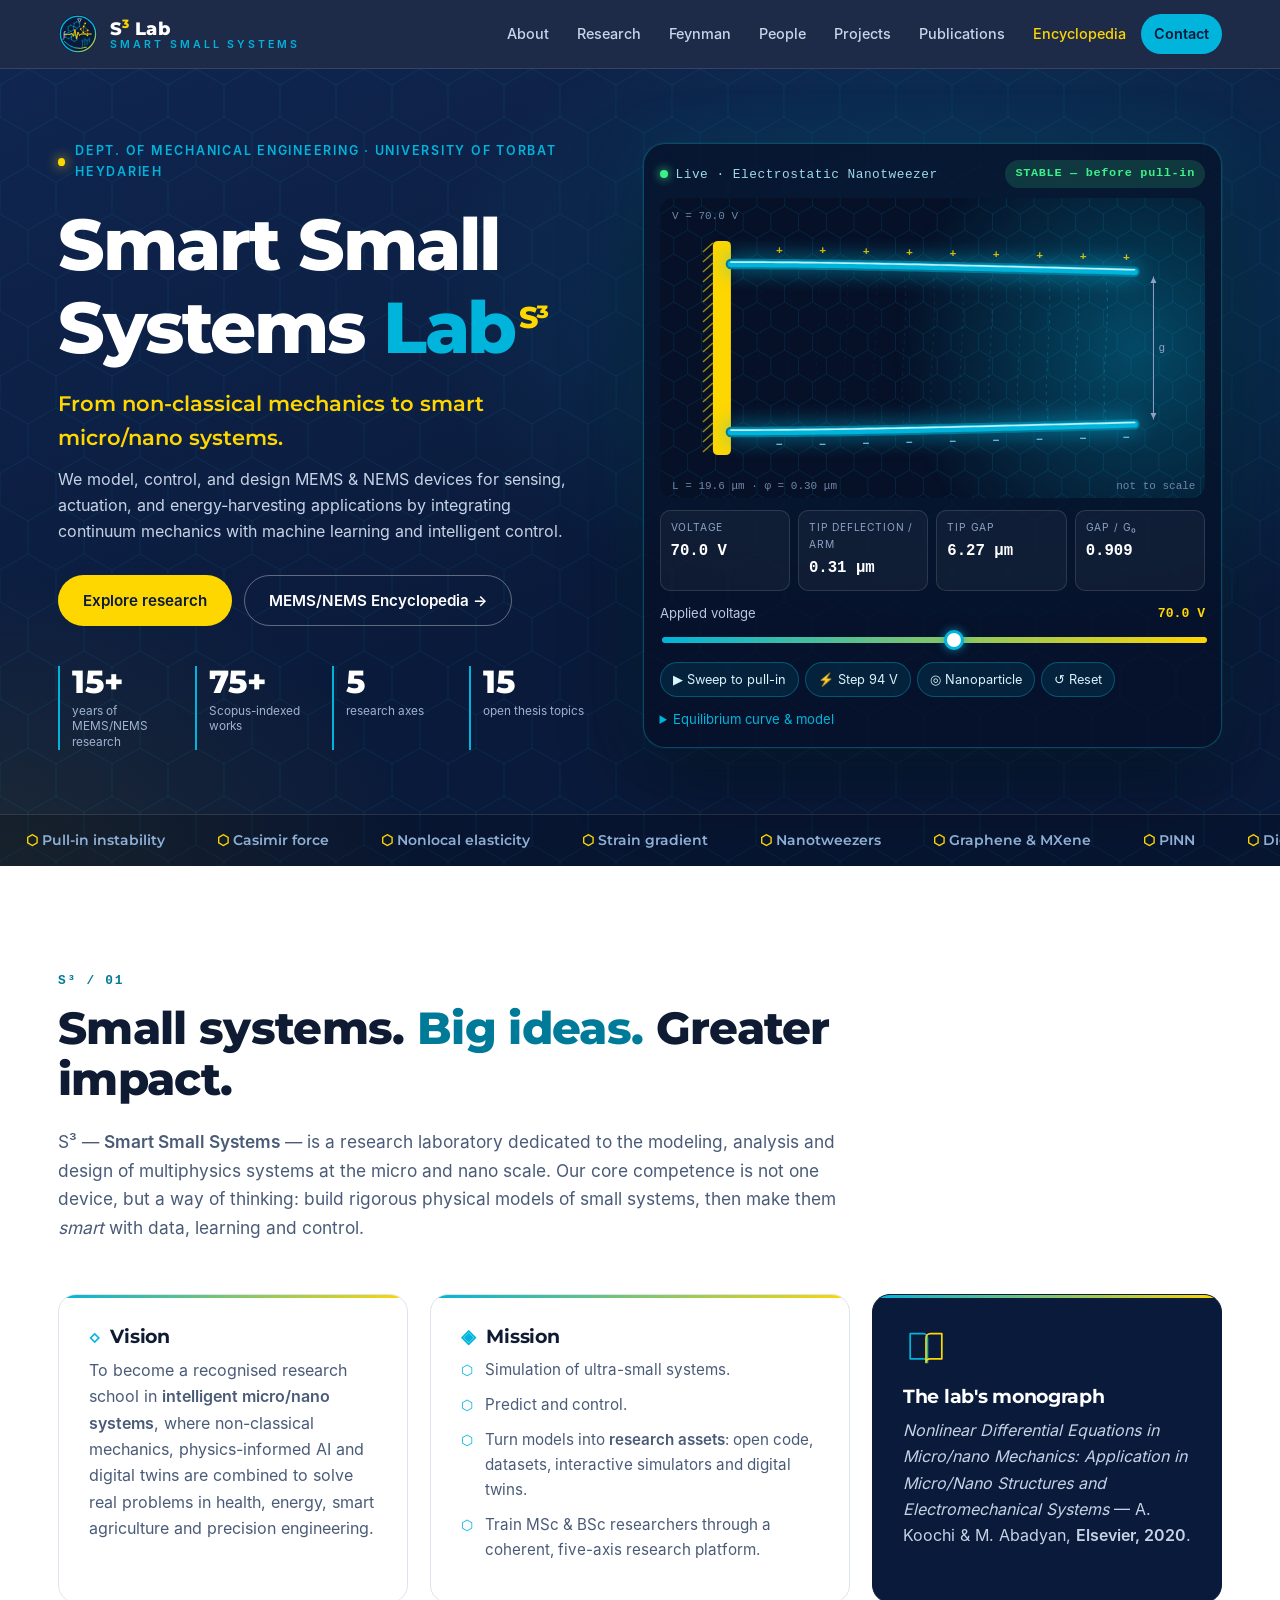
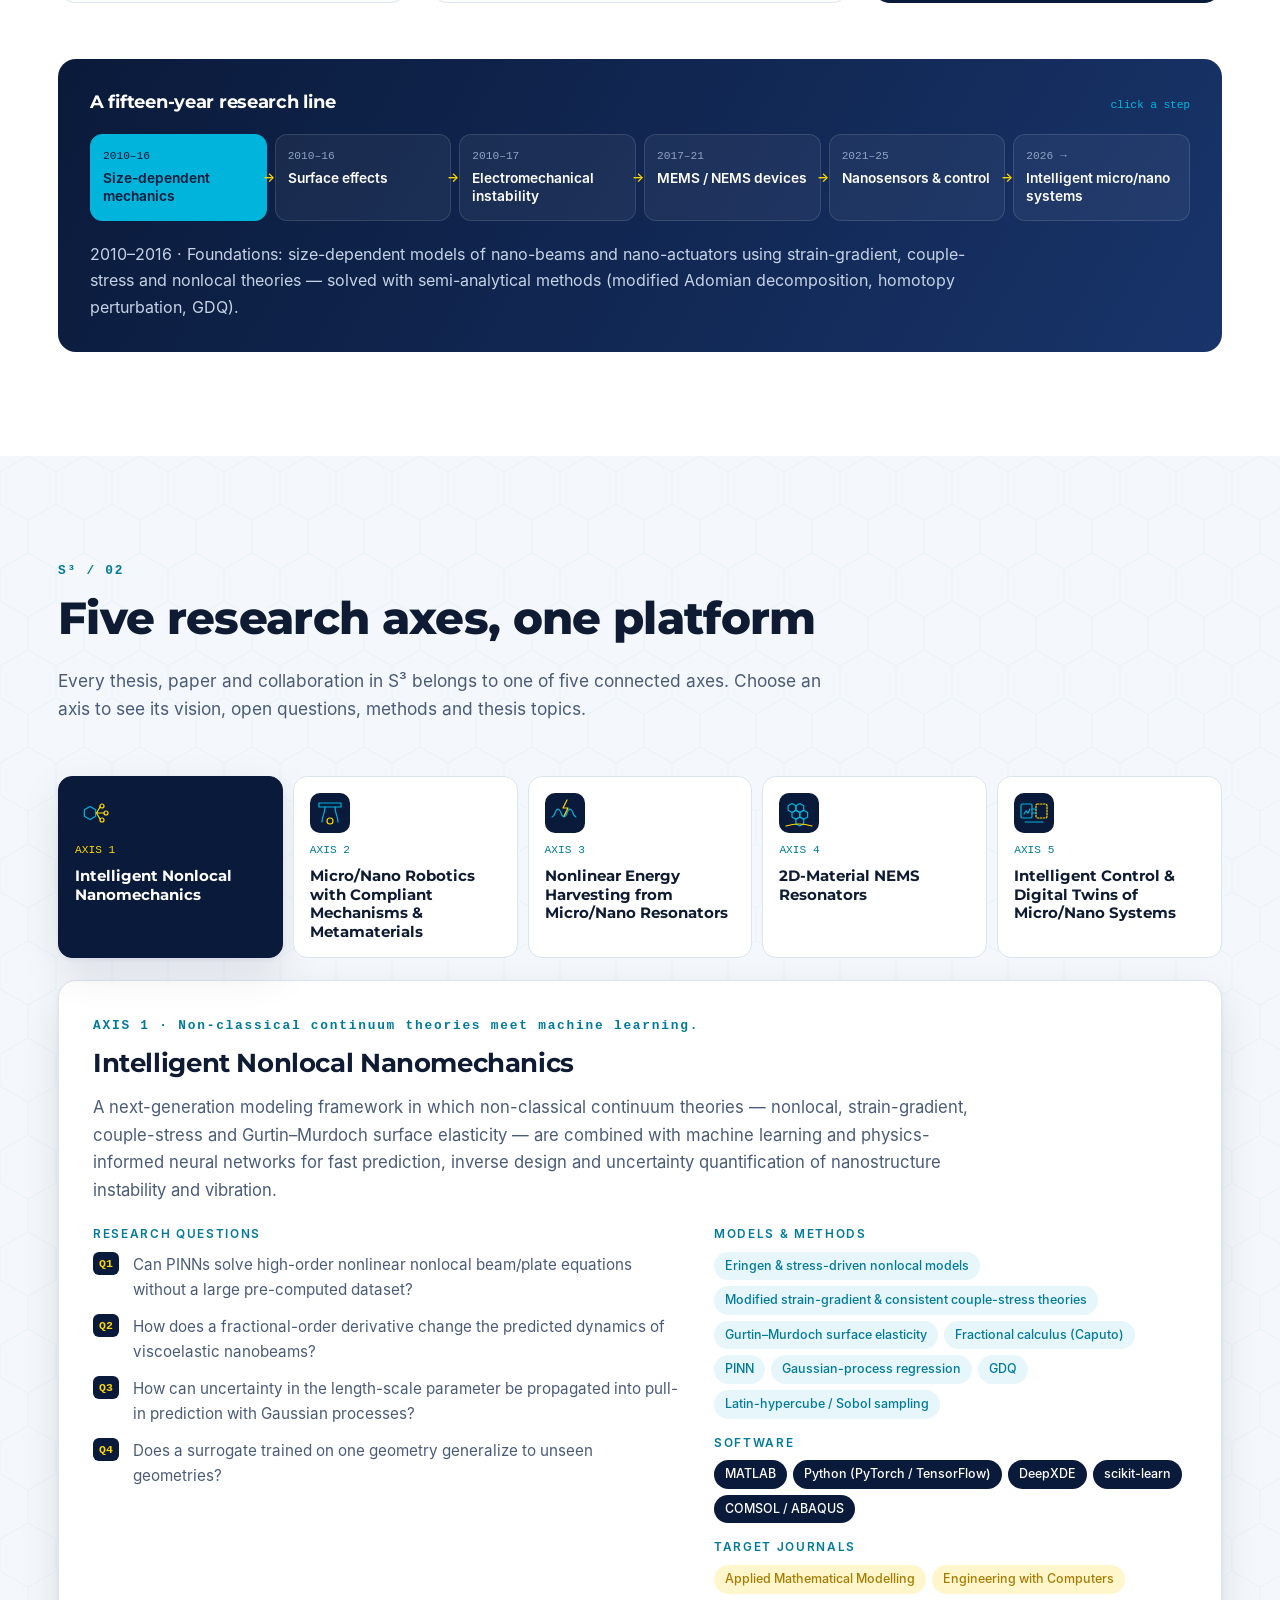
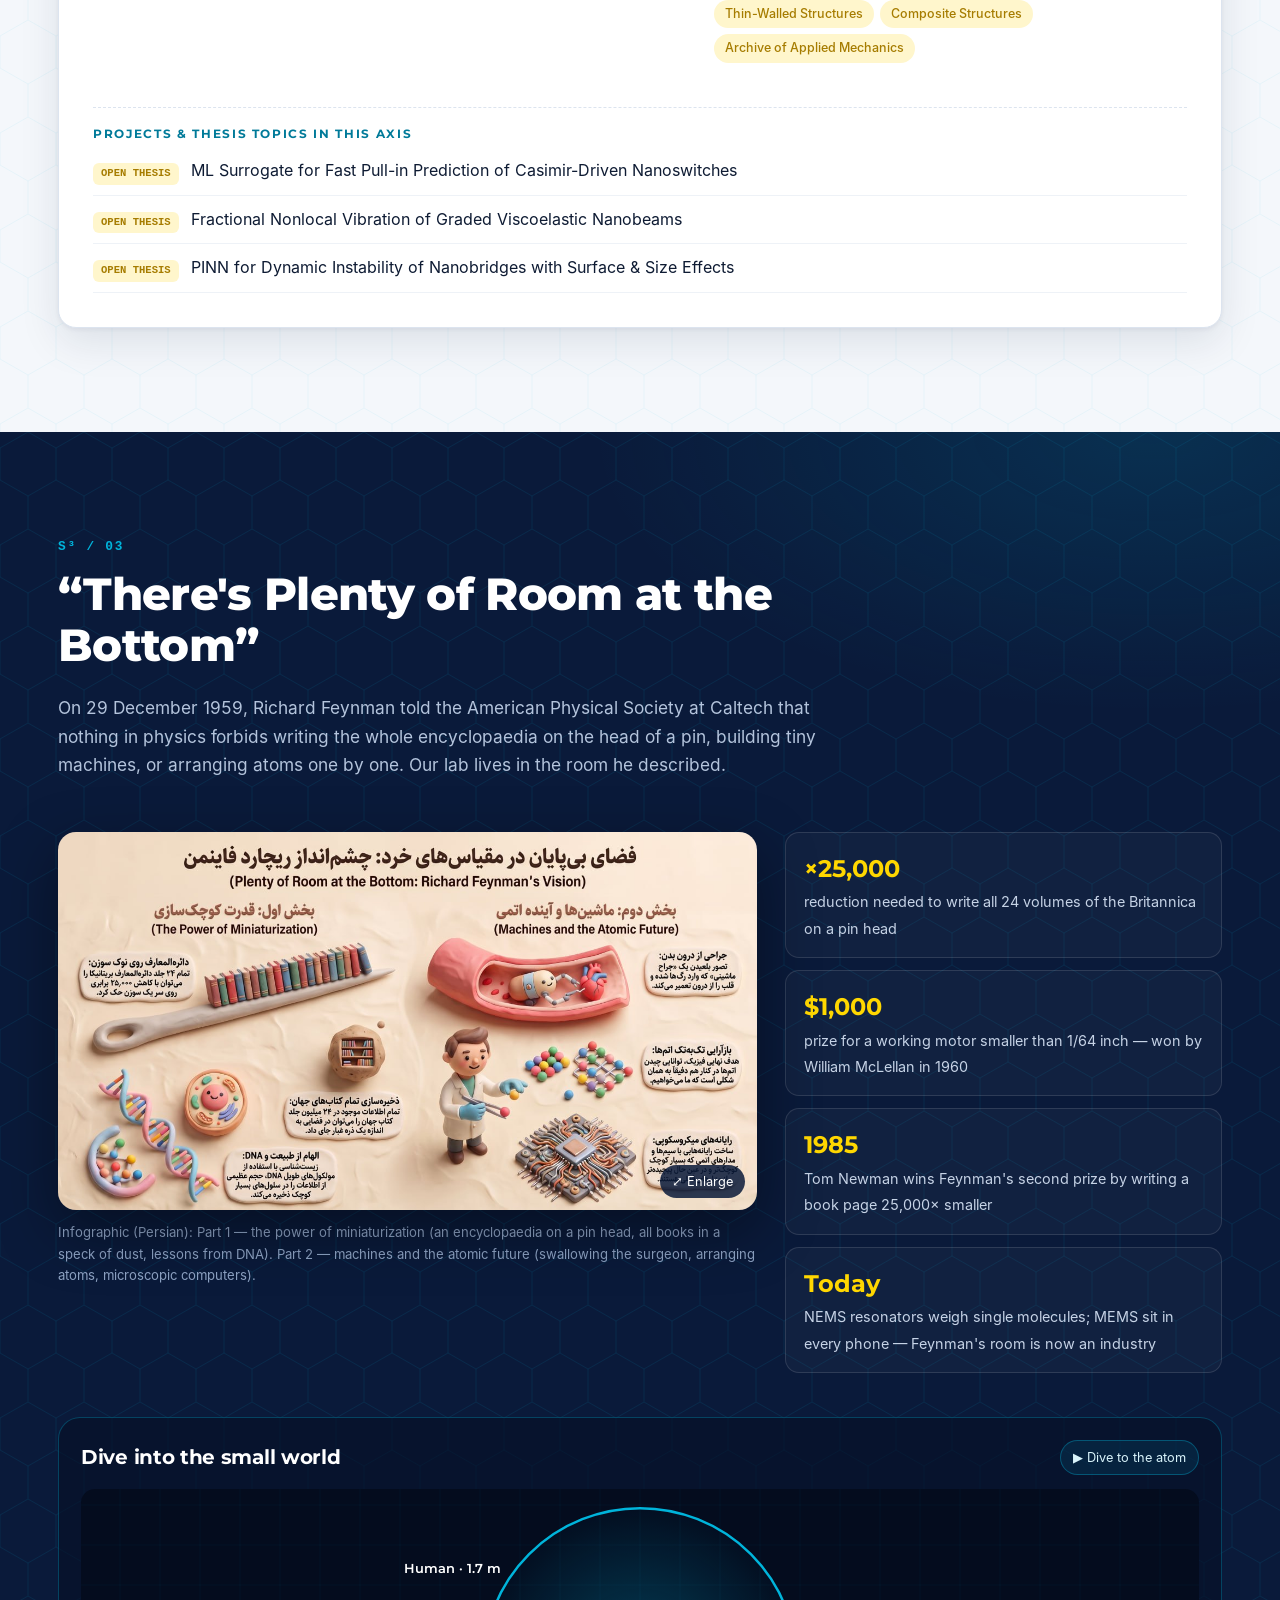
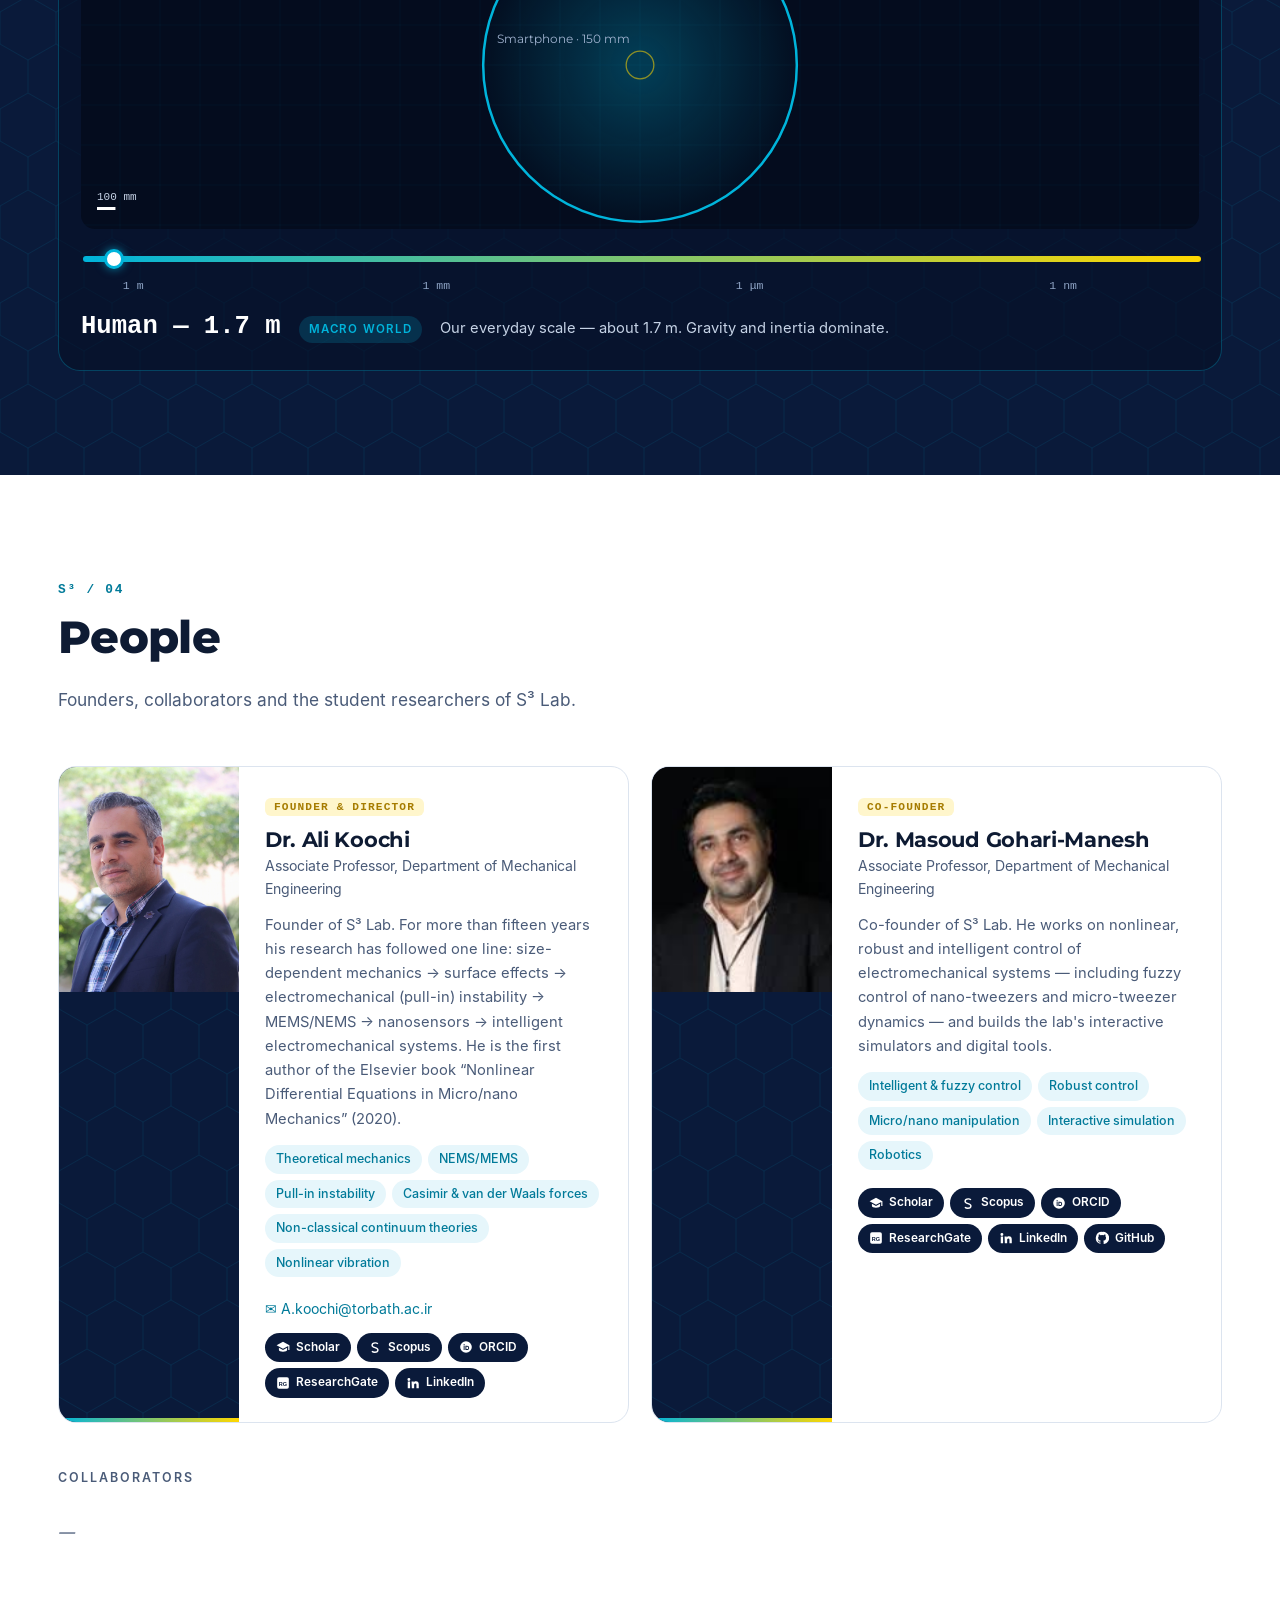
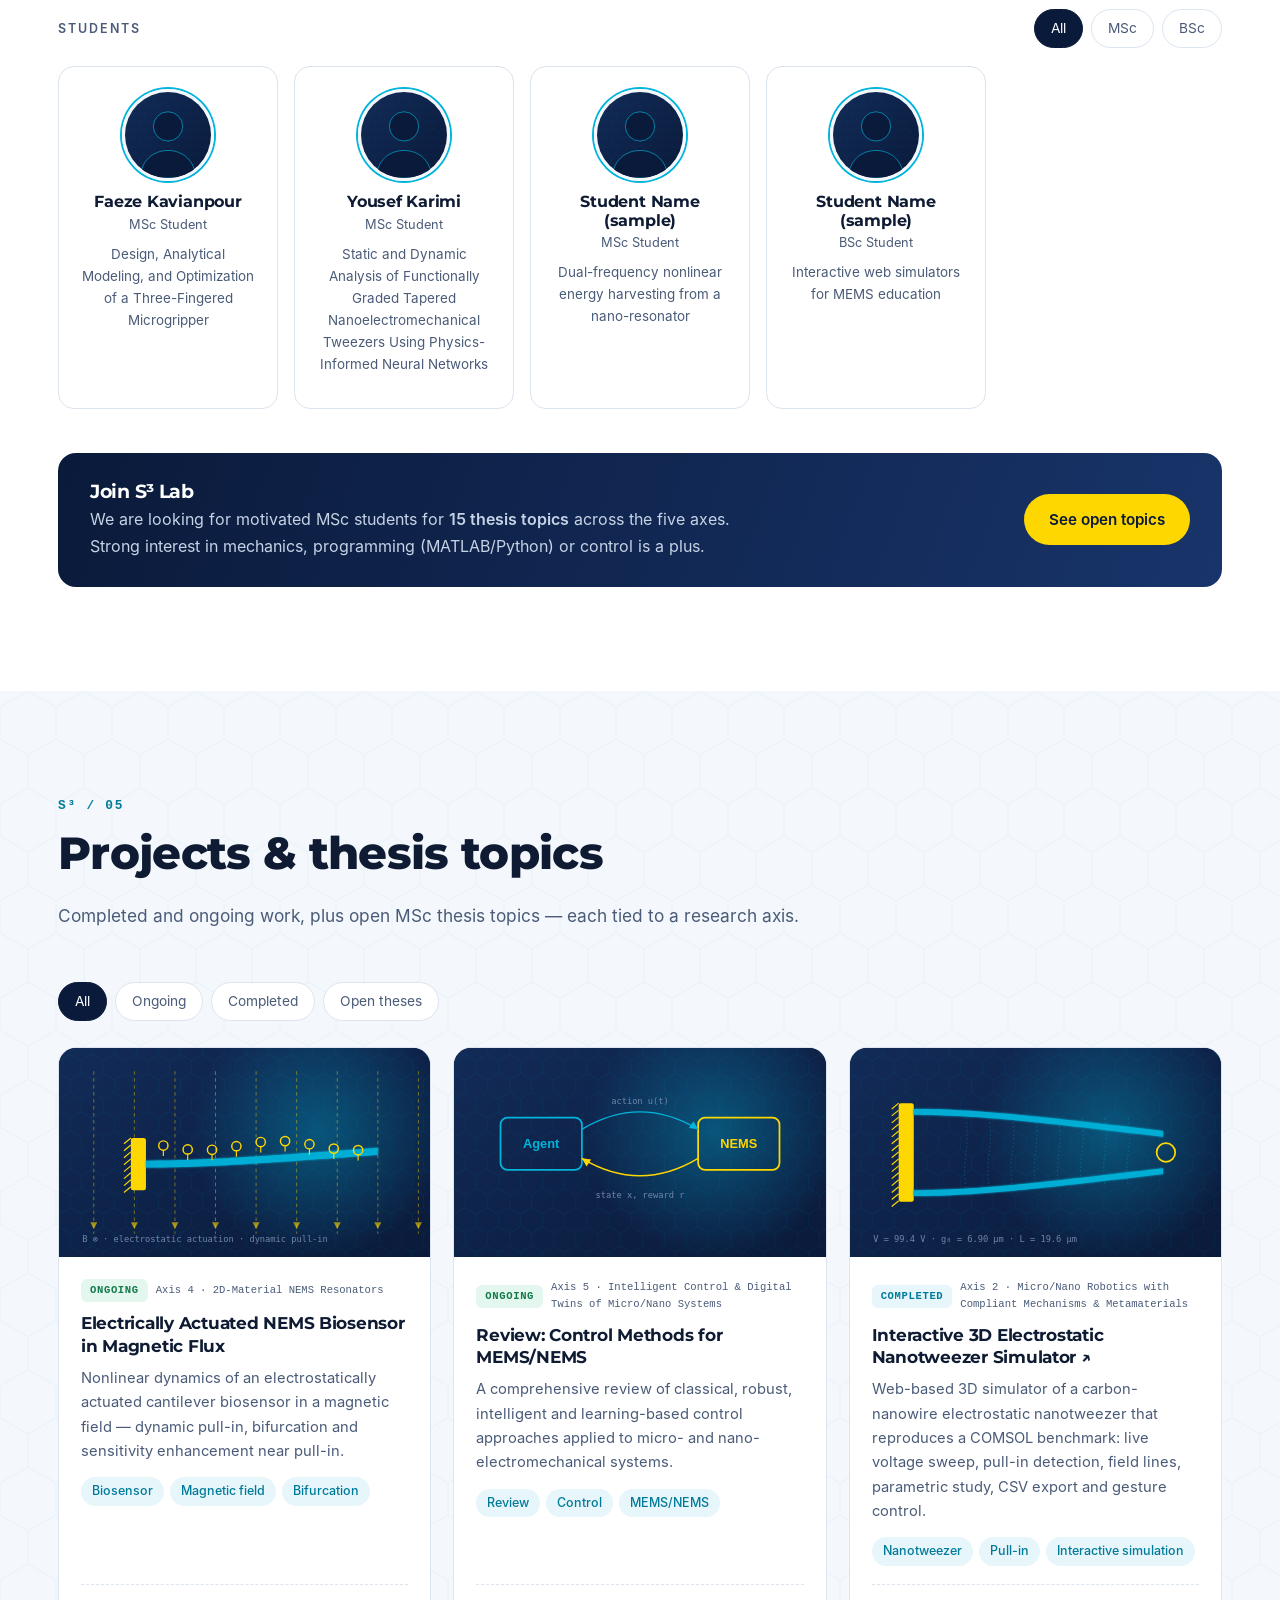
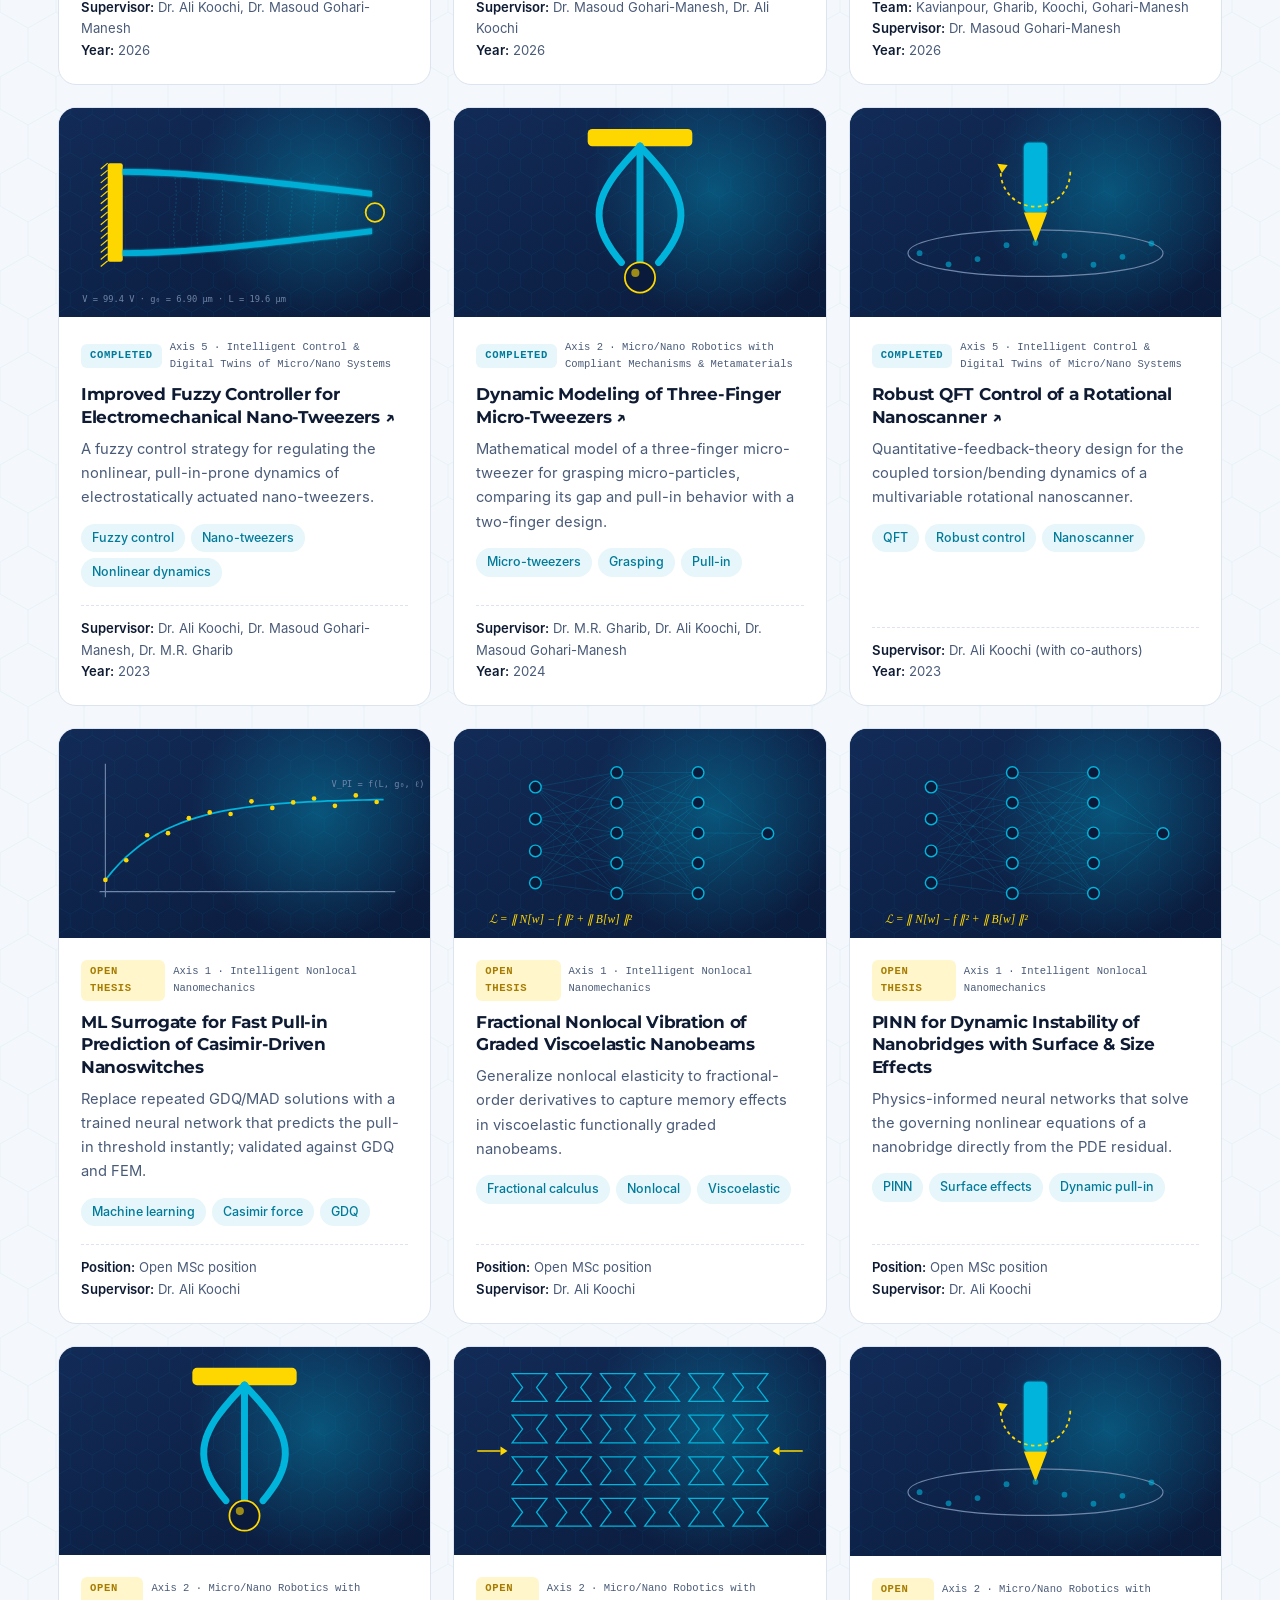
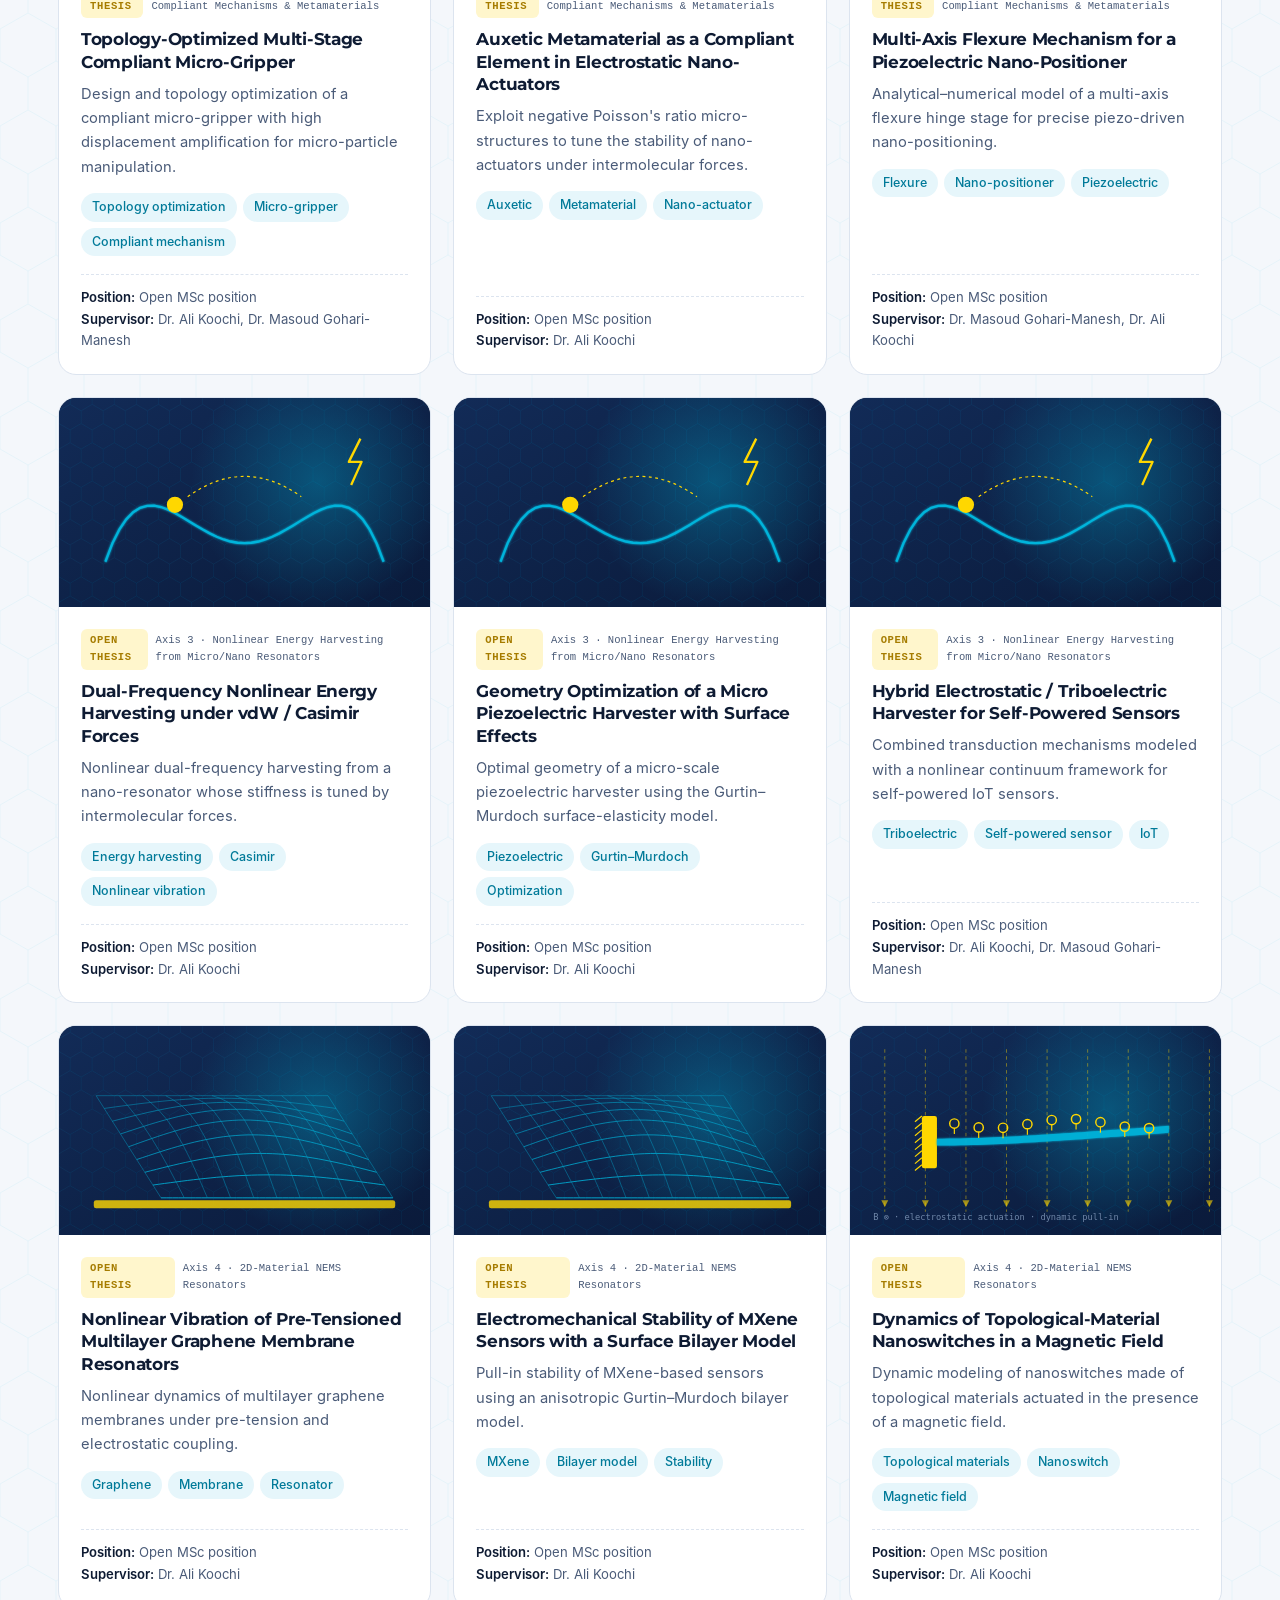
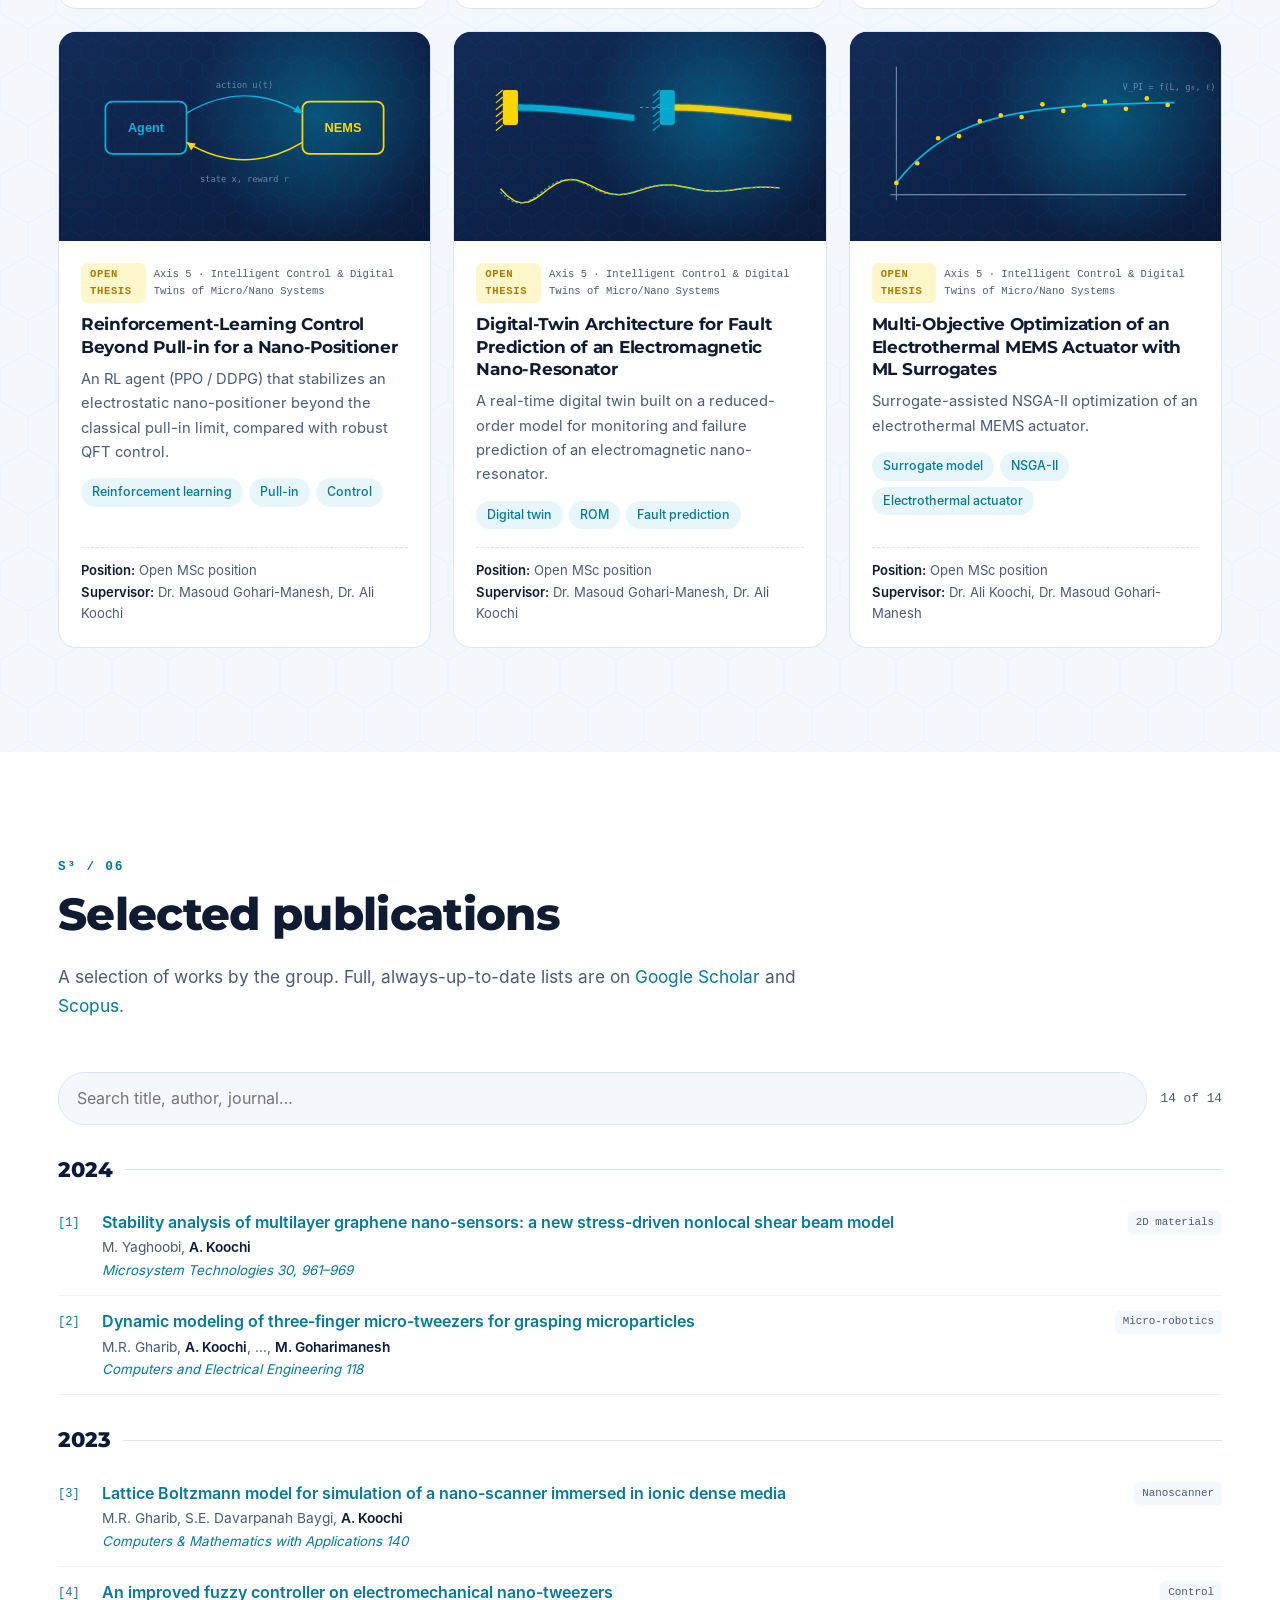
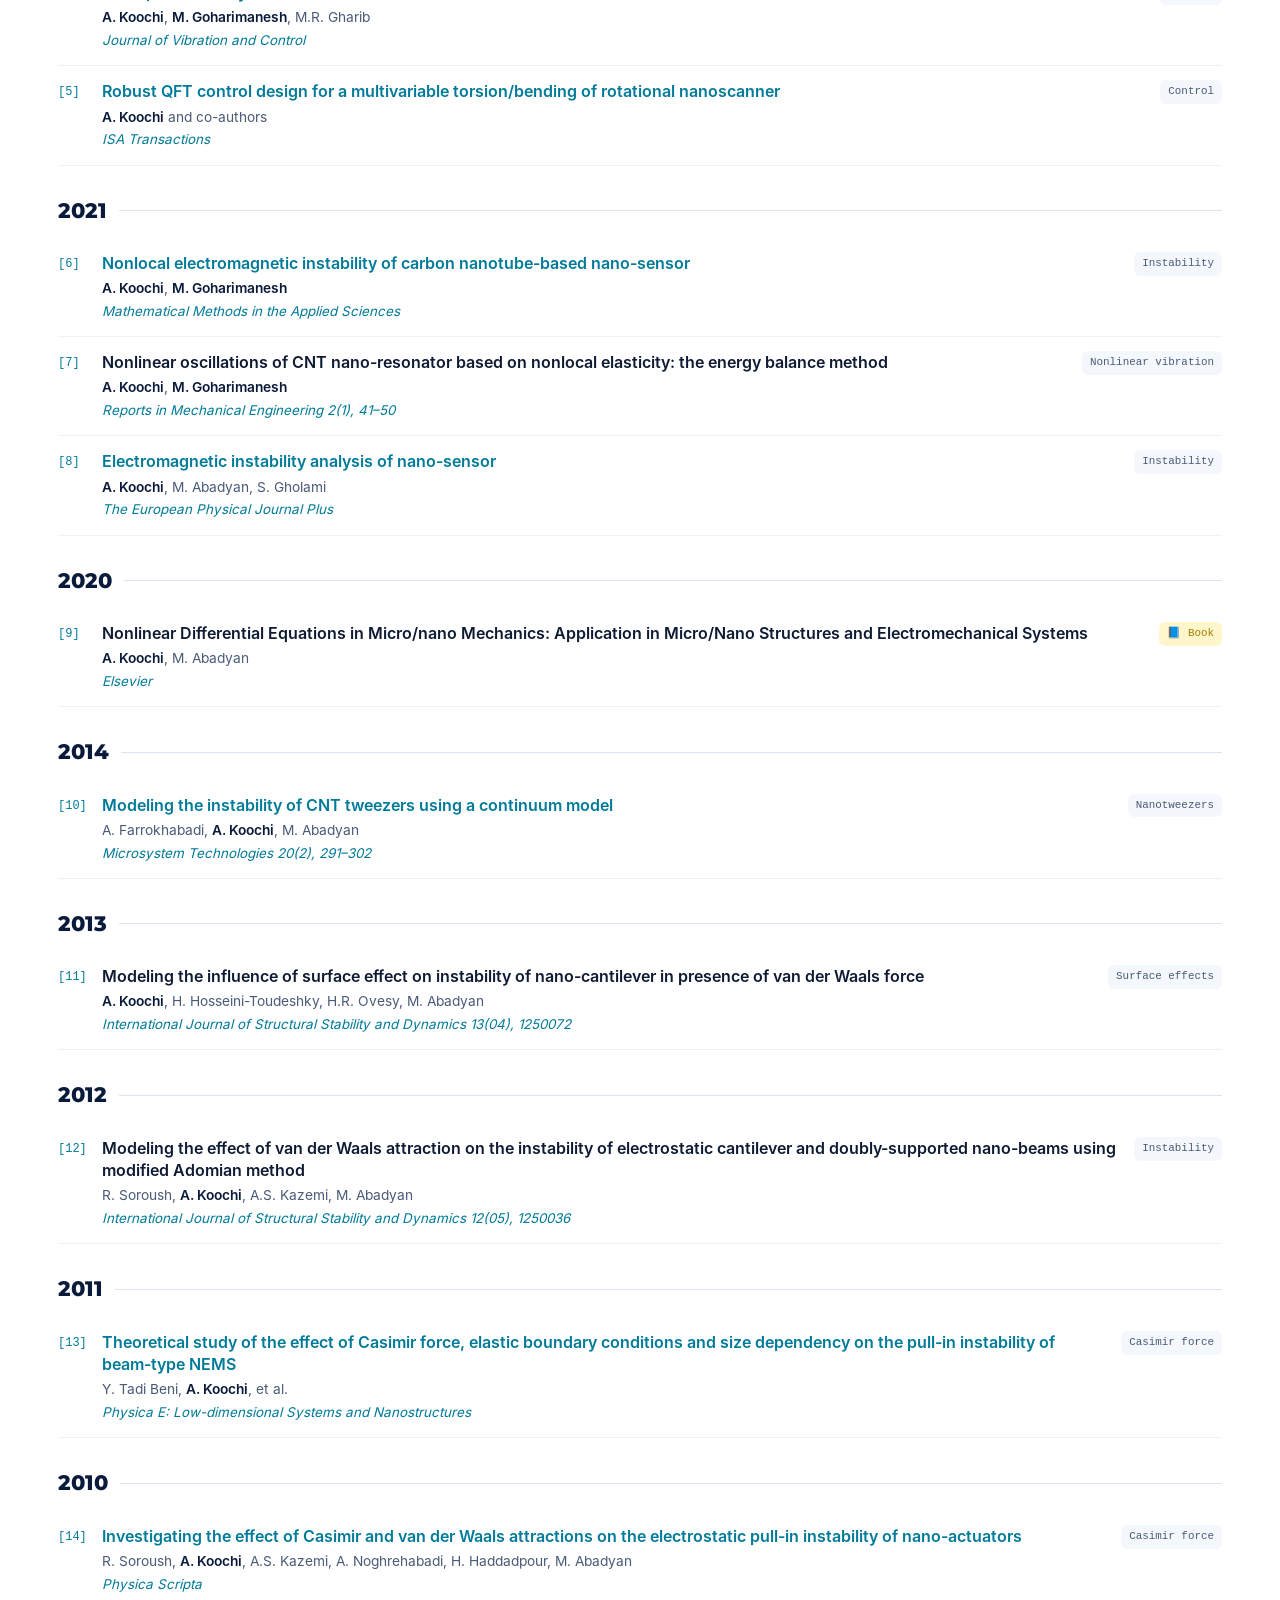
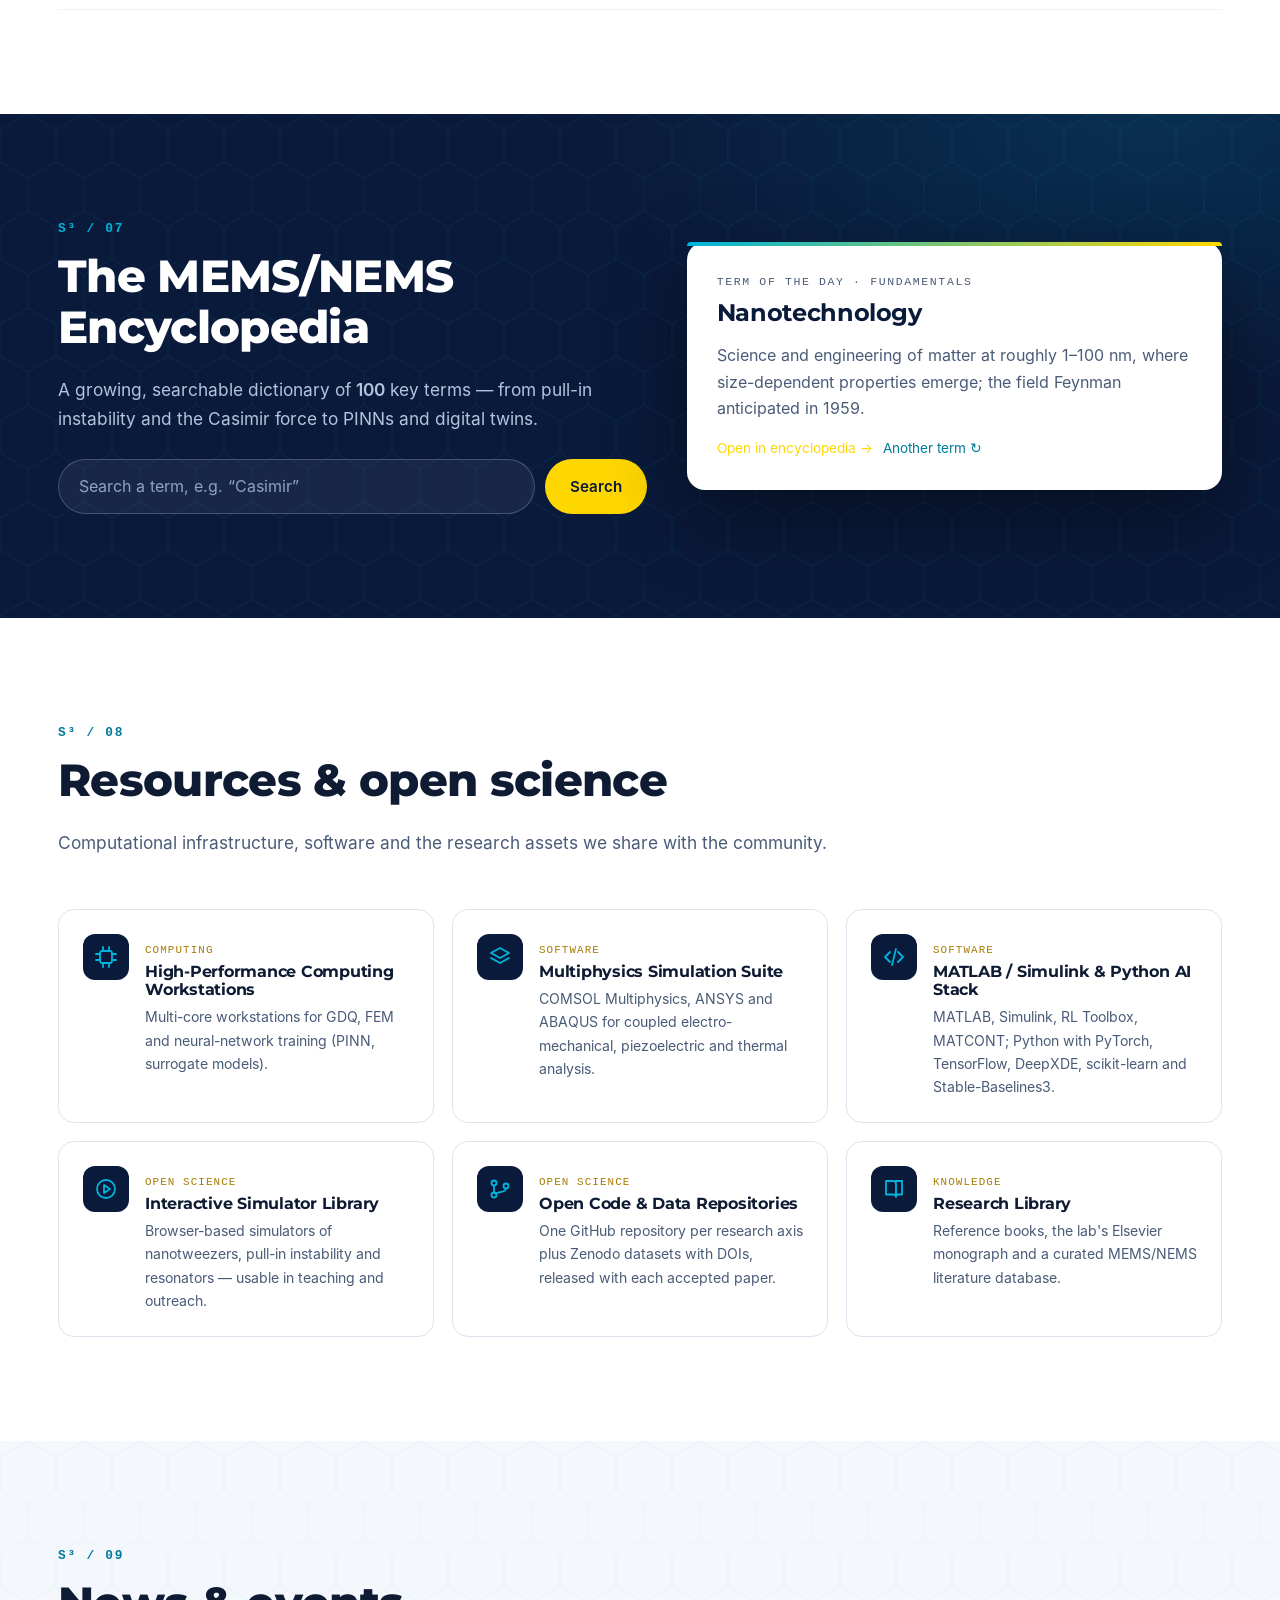
==== commit ac754964: "Text updated" ====
--- a/index.html
+++ b/index.html
@@ -70,9 +70,8 @@
       <p class="kicker"><span class="dot"></span> Dept. of Mechanical Engineering · University of Torbat Heydarieh</p>
       <h1>Smart Small<br>Systems <span class="cube">Lab<sup>S³</sup></span></h1>
       <p class="tagline">From non-classical mechanics to smart micro/nano systems.</p>
-      <p class="lead">We model, control and design MEMS &amp; NEMS — nanotweezers, nanoresonators,
-        nanoswitches and sensors — by joining size-dependent continuum mechanics with
-        machine learning and intelligent control.</p>
+      <p class="lead">We model, control, and design MEMS & NEMS devices for sensing, actuation, and energy-harvesting applications
+ by integrating continuum mechanics with machine learning and intelligent control.</p>
       <div class="hero-cta">
         <a class="btn btn-gold" href="#research">Explore research</a>
         <a class="btn btn-line" href="encyclopedia.html">MEMS/NEMS Encyclopedia →</a>
@@ -161,8 +160,8 @@
       <article class="panel">
         <h3><span class="ico">◈</span> Mission</h3>
         <ul class="ticks">
-          <li>Develop size-dependent models of nanostructures (nonlocal, strain-gradient, couple-stress, surface elasticity).</li>
-          <li>Predict and control electromechanical instability — pull-in under electrostatic, Casimir and van der Waals forces.</li>
+          <li>Simulation of ultra-small systems.</li>
+          <li>Predict and control.</li>
           <li>Turn models into <b>research assets</b>: open code, datasets, interactive simulators and digital twins.</li>
           <li>Train MSc &amp; BSc researchers through a coherent, five-axis research platform.</li>
         </ul>
@@ -172,7 +171,7 @@
         <h3>The lab's monograph</h3>
         <p><i>Nonlinear Differential Equations in Micro/nano Mechanics: Application in Micro/Nano
           Structures and Electromechanical Systems</i> — A. Koochi &amp; M. Abadyan, <b>Elsevier, 2020</b>.</p>
-        <p class="muted">A second book that unifies the five research axes is part of our five-year plan.</p>
+        
       </article>
     </div>
 
